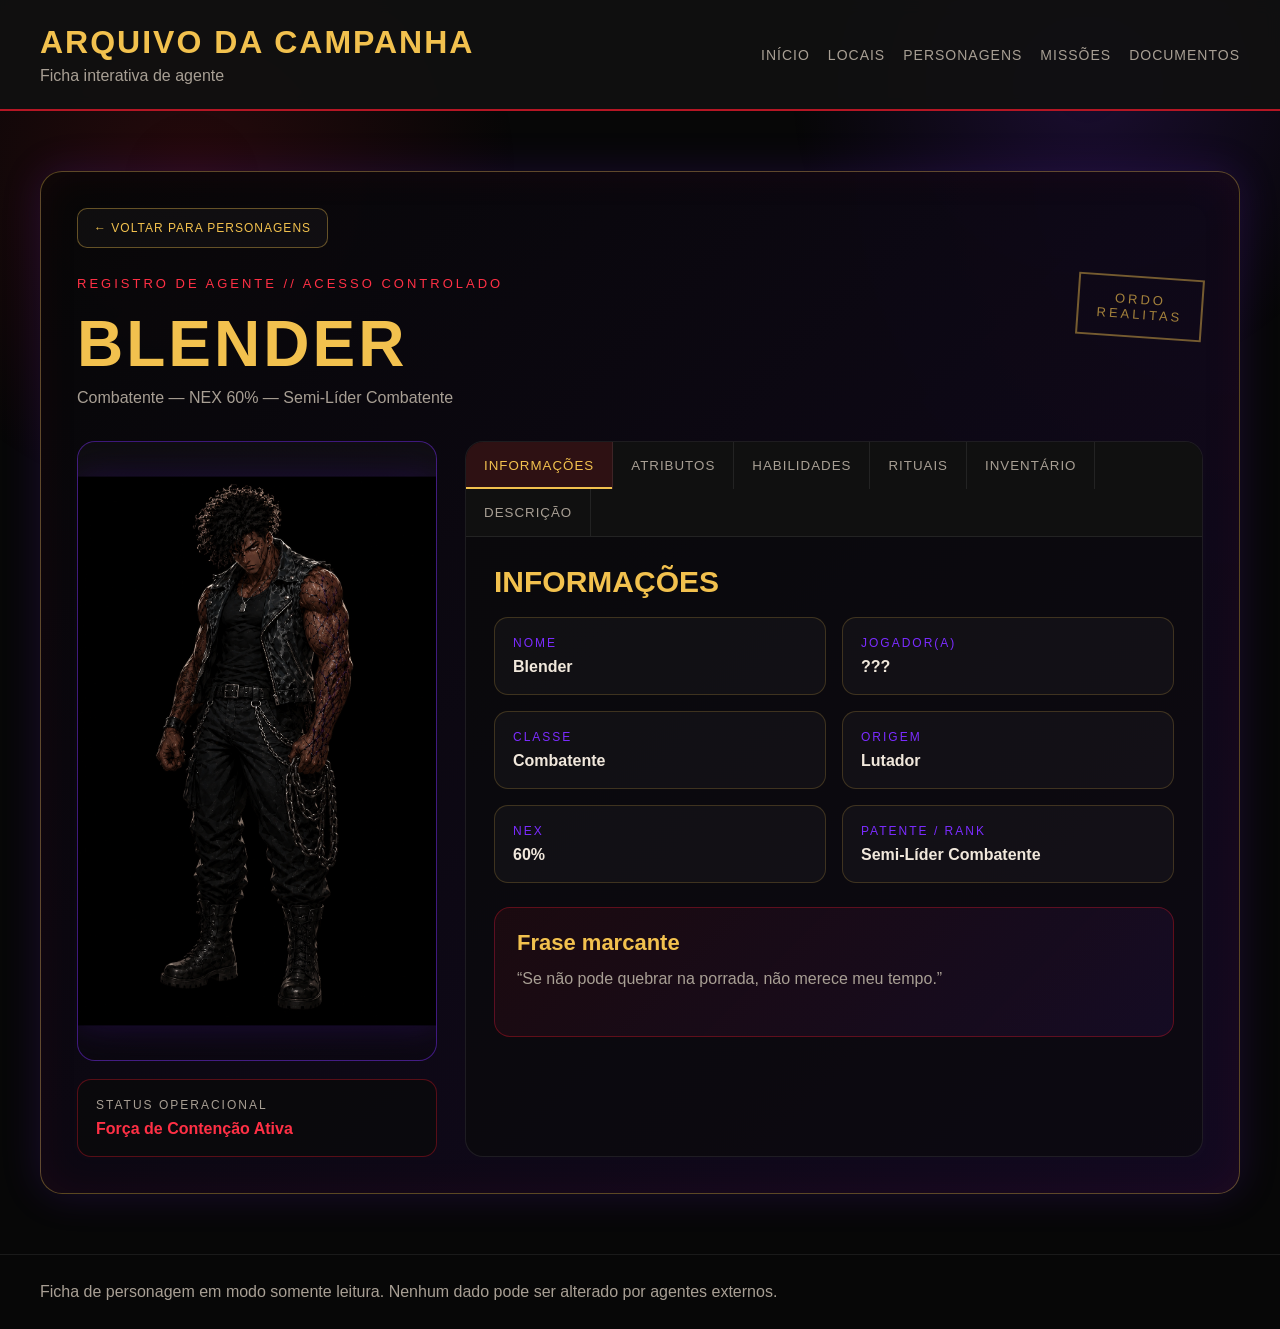
==== blender.html @ 15f8a40c "Criar ficha do Blender" ====
<!DOCTYPE html>
<html lang="pt-BR">
<head>
  <meta charset="UTF-8">
  <meta name="viewport" content="width=device-width, initial-scale=1.0">

  <title>Blender | Arquivo da Campanha</title>

  <link rel="stylesheet" href="style.css">
</head>
<body>

  <div class="fundo-paranormal"></div>

  <header>
    <div>
      <h1>Arquivo da Campanha</h1>
      <p>Ficha interativa de agente</p>
    </div>

    <nav>
      <a href="index.html">Início</a>
      <a href="locais.html">Locais</a>
      <a href="personagens.html">Personagens</a>
      <a href="missoes.html">Missões</a>
      <a href="documentos.html">Documentos</a>
    </nav>
  </header>

  <main>

    <section class="ficha-personagem">

      <a href="personagens.html" class="botao-voltar">← Voltar para Personagens</a>

      <div class="ficha-topo">
        <div>
          <p class="classificacao">Registro de agente // acesso controlado</p>
          <h2>Blender</h2>
          <p class="subtitulo-ficha">Combatente — NEX 60% — Semi-Líder Combatente</p>
        </div>

        <div class="selo-ficha">
          ORDO<br>REALITAS
        </div>
      </div>

      <div class="ficha-layout">

        <aside class="painel-personagem">
          <div class="personagem-placeholder">
            <img src="Blender.png?v=1" alt="Imagem de corpo inteiro do personagem Blender">
          </div>

          <div class="status-operacional">
            <span>Status operacional</span>
            <strong>Força de Contenção Ativa</strong>
          </div>
        </aside>

        <section class="painel-ficha">

          <div class="abas-ficha">
            <button class="aba ativa" data-aba="informacoes">Informações</button>
            <button class="aba" data-aba="atributos">Atributos</button>
            <button class="aba" data-aba="habilidades">Habilidades</button>
            <button class="aba" data-aba="rituais">Rituais</button>
            <button class="aba" data-aba="inventario">Inventário</button>
            <button class="aba" data-aba="descricao">Descrição</button>
          </div>

          <div class="conteudo-ficha">

            <div class="conteudo-aba ativo" id="informacoes">
              <h3>Informações</h3>

              <div class="info-grid">
                <div class="info-card">
                  <span>Nome</span>
                  <strong>Blender</strong>
                </div>

                <div class="info-card">
                  <span>Jogador(a)</span>
                  <strong>???</strong>
                </div>

                <div class="info-card">
                  <span>Classe</span>
                  <strong>Combatente</strong>
                </div>

                <div class="info-card">
                  <span>Origem</span>
                  <strong>Lutador</strong>
                </div>

                <div class="info-card">
                  <span>NEX</span>
                  <strong>60%</strong>
                </div>

                <div class="info-card">
                  <span>Patente / Rank</span>
                  <strong>Semi-Líder Combatente</strong>
                </div>
              </div>

              <div class="caixa-detalhe" style="margin-top: 24px;">
                <h4>Frase marcante</h4>
                <p>“Se não pode quebrar na porrada, não merece meu tempo.”</p>
              </div>
            </div>

            <div class="conteudo-aba" id="atributos">
              <h3>Atributos</h3>

              <p class="texto-apoio">
                Clique em um atributo para ver o que ele representa dentro da ficha.
              </p>

              <div class="atributos-grid">

                <button
                  class="atributo-card"
                  data-titulo="FOR — Força"
                  data-texto="Força representa potência física, capacidade de erguer peso, causar impacto corpo a corpo e impor domínio físico.||Esse é um dos pilares de Blender. Ele resolve conflitos com agressividade direta, impacto bruto e presença física esmagadora."
                >
                  <span>FOR</span>
                  <strong>3</strong>
                </button>

                <button
                  class="atributo-card"
                  data-titulo="AGI — Agilidade"
                  data-texto="Agilidade representa reflexos, velocidade, equilíbrio e movimentação eficiente em combate.||Blender tem boa agilidade, suficiente para acompanhar lutas intensas e reagir em campo, mas seu foco principal ainda é o confronto direto."
                >
                  <span>AGI</span>
                  <strong>2</strong>
                </button>

                <button
                  class="atributo-card"
                  data-titulo="INT — Intelecto"
                  data-texto="Intelecto representa raciocínio, análise, investigação e planejamento.||Blender não depende de estudo nem de estratégia refinada. Seu modo de agir é simples: avançar, resistir e quebrar a ameaça antes que ela avance sobre os outros."
                >
                  <span>INT</span>
                  <strong>1</strong>
                </button>

                <button
                  class="atributo-card"
                  data-titulo="PRE — Presença"
                  data-texto="Presença representa influência, postura, comunicação e força de personalidade.||Mesmo sem ser diplomático, Blender impõe respeito. Sua presença não vem de carisma refinado, mas de sinceridade brutal, coragem e intimidação natural."
                >
                  <span>PRE</span>
                  <strong>1</strong>
                </button>

                <button
                  class="atributo-card"
                  data-titulo="VIG — Vigor"
                  data-texto="Vigor representa resistência física, fôlego, tolerância à dor e capacidade de continuar de pé.||Blender possui vigor elevado. Ele é o tipo de agente que aguenta pancada, continua avançando e protege os outros mesmo ferido."
                >
                  <span>VIG</span>
                  <strong>3</strong>
                </button>

              </div>

              <div class="caixa-detalhe" id="detalhe-atributo">
                <h4>Nenhum atributo selecionado</h4>
                <p>Clique em FOR, AGI, INT, PRE ou VIG para revelar a descrição.</p>
              </div>
            </div>

            <div class="conteudo-aba" id="habilidades">
              <h3>Habilidades</h3>

              <p class="texto-apoio">
                Clique em uma habilidade ou habilidade de trilha para abrir o registro completo.
              </p>

              <div class="lista-interativa">

                <button
                  class="item-interativo"
                  data-titulo="Artista Marcial"
                  data-texto="Os ataques desarmados de Blender causam 1d6 pontos de dano, podem causar dano letal e contam como armas ágeis.||Em NEX 35%, o dano aumenta para 1d8.||Em NEX 70%, aumenta para 1d10.||Essa habilidade reflete anos de luta e o fato de que Blender é perigoso mesmo sem arma nenhuma."
                >
                  Artista Marcial
                </button>

                <button
                  class="item-interativo"
                  data-titulo="Ataque Especial"
                  data-texto="Quando faz um ataque, Blender pode gastar 2 PE para receber +5 no teste de ataque ou na rolagem de dano.||Conforme avança de NEX, pode gastar +1 PE para receber mais bônus de +5.||Cada bônus de +5 pode ser aplicado em ataque ou dano.||Por exemplo, em NEX 55%, pode gastar 4 PE para receber +5 no teste de ataque e +10 na rolagem de dano."
                >
                  Ataque Especial
                </button>

                <button
                  class="item-interativo"
                  data-titulo="Mão Pesada"
                  data-texto="Blender recebe +2 em rolagens de dano com ataques corpo a corpo.||Essa habilidade representa o peso absurdo de seus golpes e a brutalidade da sua forma de lutar."
                >
                  Mão Pesada
                </button>

                <button
                  class="item-interativo"
                  data-titulo="Trilha — Guerreiro"
                  data-texto="Blender segue a trilha de Guerreiro.||Essa trilha reforça sua capacidade de dominar combate direto, punir erros do inimigo e manter pressão constante em confrontos corpo a corpo."
                >
                  Trilha: Guerreiro
                </button>

                <button
                  class="item-interativo"
                  data-titulo="NEX 10% — Técnica Letal"
                  data-texto="Blender recebe um aumento de +2 na margem de ameaça com todos os seus ataques corpo a corpo.||Isso torna seus golpes ainda mais perigosos, especialmente em confrontos diretos e agressivos."
                >
                  NEX 10% — Técnica Letal
                </button>

                <button
                  class="item-interativo"
                  data-titulo="NEX 40% — Revidar"
                  data-texto="Sempre que bloquear um ataque, Blender pode gastar uma reação e 2 PE para fazer um ataque corpo a corpo no inimigo que o atacou.||Essa habilidade resume muito bem seu estilo: ele não apenas resiste, ele devolve na mesma hora."
                >
                  NEX 40% — Revidar
                </button>

              </div>

              <div class="caixa-detalhe detalhe-lista">
                <h4>Selecione uma habilidade</h4>
                <p>O conteúdo detalhado aparecerá aqui.</p>
              </div>
            </div>

            <div class="conteudo-aba" id="rituais">
              <h3>Rituais</h3>

              <p class="texto-apoio">
                Clique no registro para abrir a observação da Ordem.
              </p>

              <div class="lista-interativa">

                <button
                  class="item-interativo"
                  data-titulo="Avesso ao Paranormal"
                  data-texto="Blender odeia qualquer coisa relacionada ao Paranormal.||Ele nunca se interessou em tentar entender o Outro Lado em profundidade.||Para ele, espancar o Paranormal já é o suficiente.||Sua relação com esse campo é de repulsa, não de estudo."
                >
                  Avesso ao Paranormal
                </button>

              </div>

              <div class="caixa-detalhe detalhe-lista">
                <h4>Selecione um registro</h4>
                <p>O conteúdo detalhado aparecerá aqui.</p>
              </div>
            </div>

            <div class="conteudo-aba" id="inventario">
              <h3>Inventário</h3>

              <p class="texto-apoio">
                Clique em um item para abrir a descrição.
              </p>

              <div class="lista-interativa">

                <button
                  class="item-interativo"
                  data-titulo="Corrente"
                  data-texto="Um pedaço de corrente grossa pode ser usado como uma arma bastante efetiva.||A corrente fornece +2 em testes para desarmar e derrubar.||Nas mãos de Blender, também funciona como símbolo visual do seu estilo pesado e agressivo."
                >
                  Corrente
                </button>

                <button
                  class="item-interativo"
                  data-titulo="Faca"
                  data-texto="Uma lâmina longa e afiada, como uma navalha, uma faca de churrasco ou uma faca militar.||É uma arma ágil e pode ser arremessada.||Mesmo sendo mais associado à força bruta, Blender mantém opções rápidas para confrontos diretos."
                >
                  Faca
                </button>

                <button
                  class="item-interativo"
                  data-titulo="Machado"
                  data-texto="Uma ferramenta importante para lenhadores e bombeiros, um machado pode causar ferimentos terríveis.||É uma arma brutal e combina diretamente com o estilo de combate intimidador de Blender."
                >
                  Machado
                </button>

              </div>

              <div class="caixa-detalhe detalhe-lista">
                <h4>Selecione um item</h4>
                <p>O conteúdo detalhado aparecerá aqui.</p>
              </div>
            </div>

            <div class="conteudo-aba" id="descricao">
              <h3>Descrição</h3>

              <p class="texto-apoio">
                Clique em uma seção para abrir os registros descritivos do personagem.
              </p>

              <div class="lista-interativa">

                <button
                  class="item-interativo"
                  data-titulo="Aparência"
                  data-texto="Blender tem 1,92m de altura e um corpo muito musculoso, com ombros largos, braços grossos e definição construída por anos de luta.||Sua pele é negra escura.||O cabelo é crespo, médio, volumoso e quase sempre bagunçado, como se tivesse acabado de sair de um treino ou de uma briga.||Seu rosto tem traços fortes e uma presença intimidadora.||Uma cicatriz grande e visível desce da sobrancelha esquerda até a bochecha.||Seus olhos castanhos escuros são intensos e ameaçadores."
                >
                  Aparência
                </button>

                <button
                  class="item-interativo"
                  data-titulo="Marcas"
                  data-texto="Blender possui tatuagens antigas nos braços misturadas com marcas paranormais escuras.||Essas marcas parecem veias pretas ou roxas subindo pelos braços, especialmente no braço direito.||Elas funcionam como um lembrete físico de tudo que ele odeia no Outro Lado."
                >
                  Marcas
                </button>

                <button
                  class="item-interativo"
                  data-titulo="Roupa habitual"
                  data-texto="Blender costuma usar jaqueta de couro preta surrada, às vezes sem manga, camiseta justa preta, calça tática preta com muitos bolsos e botas pesadas de combate.||Frequentemente está suado, marcado por treino ou com sinais de luta recente.||Seu visual passa uma sensação constante de perigo e prontidão."
                >
                  Roupa habitual
                </button>

                <button
                  class="item-interativo"
                  data-titulo="Personalidade"
                  data-texto="Blender é porra-louca, direto e impulsivo.||Fala tudo o que pensa, sem filtro nenhum.||É grosseiro, alto, sincero e explosivo.||Ri em situações perigosas e xinga enquanto luta.||Valoriza coragem, resistência e respeito conquistado na prática.||Apesar da brutalidade, protege ferozmente quem considera seu."
                >
                  Personalidade
                </button>

                <button
                  class="item-interativo"
                  data-titulo="História"
                  data-texto="Blender foi lutador de MMA underground em São Paulo antes de entrar para a Ordem.||Durante uma luta, uma manifestação de Sangue invadiu o ringue e matou várias pessoas, incluindo o irmão mais novo dele.||Blender sobreviveu e matou a entidade com as próprias mãos.||A Ordo Realitas o recrutou logo depois, impressionada com sua força bruta, resistência e capacidade de enfrentar o Paranormal sem hesitar.||Ele subiu rápido dentro da organização por ser extremamente competente em combate e nunca recusar missões perigosas.||Klint o promoveu a Semi-Líder Combatente depois de várias operações bem-sucedidas.||Blender aceitou, mas deixou claro que continuaria indo para a rua."
                >
                  História
                </button>

                <button
                  class="item-interativo"
                  data-titulo="Objetivo atual"
                  data-texto="Atualmente, o objetivo de Blender é treinar agentes da Ordem.||Mas, diferente de outros líderes, ele treina os agentes em missão e acompanha pessoalmente as operações para garantir que todos voltem.||Sua liderança vem mais pelo exemplo em campo do que por postura institucional."
                >
                  Objetivo atual
                </button>

              </div>

              <div class="caixa-detalhe detalhe-lista">
                <h4>Selecione uma seção</h4>
                <p>A descrição detalhada aparecerá aqui.</p>
              </div>
            </div>

          </div>

        </section>

      </div>

    </section>

  </main>

  <footer>
    <p>Ficha de personagem em modo somente leitura. Nenhum dado pode ser alterado por agentes externos.</p>
  </footer>

  <script src="script.js"></script>
</body>
</html>
---- style.css ----
* {
  margin: 0;
  padding: 0;
  box-sizing: border-box;
}

:root {
  --preto: #070707;
  --preto-secundario: #111111;
  --preto-card: #151515;
  --vermelho: #b51624;
  --vermelho-claro: #ff3045;
  --amarelo: #f2c14e;
  --roxo: #7b2cff;
  --texto: #f1e8dc;
  --texto-fraco: #a89f94;
}

body {
  background: var(--preto);
  color: var(--texto);
  font-family: Arial, Helvetica, sans-serif;
  min-height: 100vh;
  overflow-x: hidden;
}

.fundo-paranormal {
  position: fixed;
  inset: 0;
  pointer-events: none;
  background:
    radial-gradient(circle at 15% 20%, rgba(181, 22, 36, 0.18), transparent 25%),
    radial-gradient(circle at 85% 10%, rgba(123, 44, 255, 0.16), transparent 22%),
    radial-gradient(circle at 50% 90%, rgba(242, 193, 78, 0.08), transparent 30%);
  z-index: -1;
}

/* ===================== */
/* CABEÇALHO */
/* ===================== */

header {
  padding: 24px 40px;
  background: rgba(17, 17, 17, 0.92);
  border-bottom: 2px solid var(--vermelho);
  display: flex;
  justify-content: space-between;
  align-items: center;
  gap: 24px;
  position: sticky;
  top: 0;
  z-index: 10;
  backdrop-filter: blur(8px);
}

header h1 {
  color: var(--amarelo);
  letter-spacing: 2px;
  text-transform: uppercase;
}

header p {
  color: var(--texto-fraco);
  margin-top: 6px;
}

nav {
  display: flex;
  gap: 18px;
  flex-wrap: wrap;
}

nav a {
  color: var(--texto-fraco);
  text-decoration: none;
  font-size: 14px;
  text-transform: uppercase;
  letter-spacing: 1px;
  position: relative;
  transition: 0.2s;
}

nav a::after {
  content: "";
  position: absolute;
  left: 0;
  bottom: -6px;
  width: 0%;
  height: 2px;
  background: var(--roxo);
  transition: 0.25s;
}

nav a:hover {
  color: var(--amarelo);
}

nav a:hover::after {
  width: 100%;
}

/* ===================== */
/* ESTRUTURA GERAL */
/* ===================== */

main {
  padding: 60px 40px;
}

.hero {
  border: 1px solid rgba(181, 22, 36, 0.5);
  background: linear-gradient(
    135deg,
    rgba(181, 22, 36, 0.18),
    rgba(123, 44, 255, 0.13),
    rgba(7, 7, 7, 1)
  );
  padding: 48px;
  border-radius: 18px;
  box-shadow: 0 0 40px rgba(123, 44, 255, 0.15);
  position: relative;
  overflow: hidden;
  transition: 0.3s;
}

.hero::before {
  content: "";
  position: absolute;
  inset: 0;
  background: linear-gradient(
    120deg,
    transparent,
    rgba(242, 193, 78, 0.08),
    transparent
  );
  transform: translateX(-100%);
  transition: 0.7s;
}

.hero:hover {
  border-color: var(--amarelo);
  box-shadow:
    0 0 35px rgba(123, 44, 255, 0.25),
    0 0 20px rgba(181, 22, 36, 0.2);
}

.hero:hover::before {
  transform: translateX(100%);
}

.classificacao {
  color: var(--vermelho-claro);
  font-size: 13px;
  letter-spacing: 3px;
  text-transform: uppercase;
  margin-bottom: 16px;
  position: relative;
  z-index: 1;
}

.hero h2 {
  font-size: 48px;
  color: var(--texto);
  margin-bottom: 20px;
  text-transform: uppercase;
  position: relative;
  z-index: 1;
}

.hero p {
  max-width: 700px;
  color: var(--texto-fraco);
  font-size: 18px;
  line-height: 1.7;
  position: relative;
  z-index: 1;
}

/* ===================== */
/* CARDS GERAIS */
/* ===================== */

.cards {
  margin-top: 50px;
  display: grid;
  grid-template-columns: repeat(3, 1fr);
  gap: 22px;
}

.card {
  background: linear-gradient(145deg, var(--preto-card), #0b0b0b);
  border: 1px solid rgba(242, 193, 78, 0.25);
  padding: 28px;
  border-radius: 16px;
  transition: 0.25s;
  text-decoration: none;
  color: var(--texto);
  min-height: 230px;
  position: relative;
  overflow: hidden;
}

.card::before {
  content: "";
  position: absolute;
  inset: 0;
  background: radial-gradient(circle at top right, rgba(123, 44, 255, 0.18), transparent 35%);
  opacity: 0;
  transition: 0.25s;
}

.card::after {
  content: "ACESSAR";
  position: absolute;
  right: 22px;
  bottom: 18px;
  color: rgba(242, 193, 78, 0.35);
  font-size: 11px;
  letter-spacing: 2px;
  opacity: 0;
  transform: translateY(8px);
  transition: 0.25s;
}

.card:hover {
  transform: translateY(-7px) scale(1.01);
  border-color: var(--amarelo);
  box-shadow:
    0 0 25px rgba(242, 193, 78, 0.13),
    0 0 35px rgba(123, 44, 255, 0.12);
}

.card:hover::before {
  opacity: 1;
}

.card:hover::after {
  opacity: 1;
  transform: translateY(0);
}

.card span {
  color: var(--roxo);
  font-size: 13px;
  letter-spacing: 2px;
  position: relative;
  z-index: 1;
}

.card h3 {
  color: var(--amarelo);
  margin: 16px 0 10px;
  font-size: 24px;
  position: relative;
  z-index: 1;
}

.card p {
  color: var(--texto-fraco);
  line-height: 1.5;
  position: relative;
  z-index: 1;
}

/* ===================== */
/* GALERIA DE PERSONAGENS */
/* ===================== */

.galeria-personagens {
  margin-top: 50px;
  display: grid;
  grid-template-columns: repeat(3, minmax(260px, 1fr));
  gap: 26px;
}

.card-personagem {
  min-height: 540px;
  max-height: 620px;
  background: linear-gradient(145deg, rgba(16, 16, 16, 0.96), rgba(8, 8, 8, 0.98));
  border: 1px solid rgba(123, 44, 255, 0.42);
  border-radius: 18px;
  text-decoration: none;
  color: var(--texto);
  overflow: hidden;
  position: relative;
  transition: 0.28s;
  display: flex;
  flex-direction: column;
}

.card-personagem::before {
  content: "";
  position: absolute;
  inset: 0;
  background:
    radial-gradient(circle at top, rgba(123, 44, 255, 0.22), transparent 42%),
    radial-gradient(circle at bottom right, rgba(181, 22, 36, 0.18), transparent 35%);
  opacity: 0.7;
  transition: 0.28s;
}

.card-personagem::after {
  content: "ABRIR REGISTRO";
  position: absolute;
  right: 20px;
  bottom: 18px;
  color: rgba(242, 193, 78, 0.42);
  font-size: 11px;
  letter-spacing: 2px;
  opacity: 0;
  transform: translateY(8px);
  transition: 0.25s;
  z-index: 2;
}

.card-personagem:hover {
  transform: translateY(-8px);
  border-color: var(--amarelo);
  box-shadow:
    0 0 28px rgba(123, 44, 255, 0.2),
    0 0 20px rgba(242, 193, 78, 0.12);
}

.card-personagem:hover::before {
  opacity: 1;
}

.card-personagem:hover::after {
  opacity: 1;
  transform: translateY(0);
}

.portrait-personagem {
  height: 340px;
  width: 100%;
  border-bottom: 1px solid rgba(242, 193, 78, 0.18);
  position: relative;
  z-index: 1;
  display: flex;
  align-items: center;
  justify-content: center;
  overflow: hidden;
}

.portrait-personagem img {
  width: 100%;
  height: 100%;
  object-fit: cover;
  object-position: center 18%;
  display: block;
  filter:
    drop-shadow(0 0 20px rgba(123, 44, 255, 0.22))
    brightness(0.92);
  transition: 0.3s;
}

.card-personagem:hover .portrait-personagem img {
  transform: scale(1.05);
  filter:
    drop-shadow(0 0 24px rgba(242, 193, 78, 0.16))
    brightness(1);
}

.portrait-personagem.vazio {
  background:
    radial-gradient(circle, rgba(123, 44, 255, 0.18), transparent 45%),
    rgba(255, 255, 255, 0.02);
}

.portrait-personagem.vazio span {
  color: rgba(242, 193, 78, 0.5);
  font-size: 80px;
  font-weight: bold;
}

.dados-personagem-card {
  padding: 24px;
  position: relative;
  z-index: 1;
  flex: 1;
}

.dados-personagem-card span {
  color: var(--roxo);
  font-size: 12px;
  letter-spacing: 2px;
  text-transform: uppercase;
}

.dados-personagem-card h3 {
  color: var(--amarelo);
  font-size: 32px;
  margin: 12px 0;
  text-transform: uppercase;
}

.dados-personagem-card p {
  color: var(--texto-fraco);
  line-height: 1.6;
}

.card-personagem.bloqueado {
  opacity: 0.72;
}

/* ===================== */
/* FICHA INTERATIVA */
/* ===================== */

.ficha-personagem {
  border: 1px solid rgba(242, 193, 78, 0.35);
  background:
    linear-gradient(135deg, rgba(7, 7, 7, 0.96), rgba(20, 10, 35, 0.94)),
    radial-gradient(circle at top right, rgba(123, 44, 255, 0.22), transparent 30%);
  padding: 36px;
  border-radius: 22px;
  box-shadow:
    0 0 40px rgba(123, 44, 255, 0.16),
    inset 0 0 40px rgba(181, 22, 36, 0.08);
}

.botao-voltar {
  display: inline-block;
  margin-bottom: 28px;
  color: var(--amarelo);
  border: 1px solid rgba(242, 193, 78, 0.38);
  padding: 12px 16px;
  border-radius: 10px;
  text-decoration: none;
  text-transform: uppercase;
  letter-spacing: 1px;
  font-size: 12px;
  transition: 0.25s;
  background: rgba(255, 255, 255, 0.03);
}

.botao-voltar:hover {
  transform: translateX(-4px);
  border-color: var(--amarelo);
  box-shadow: 0 0 18px rgba(242, 193, 78, 0.12);
}

.yuna-theme {
  border-color: rgba(123, 44, 255, 0.55);
}

.ficha-topo {
  display: flex;
  justify-content: space-between;
  align-items: flex-start;
  gap: 24px;
  margin-bottom: 34px;
}

.ficha-topo h2 {
  font-size: 64px;
  color: var(--amarelo);
  text-transform: uppercase;
  letter-spacing: 3px;
}

.subtitulo-ficha {
  color: var(--texto-fraco);
  margin-top: 8px;
}

.selo-ficha {
  border: 2px solid rgba(242, 193, 78, 0.45);
  color: rgba(242, 193, 78, 0.65);
  padding: 14px 18px;
  text-align: center;
  font-size: 13px;
  letter-spacing: 3px;
  transform: rotate(4deg);
}

.ficha-layout {
  display: grid;
  grid-template-columns: 360px 1fr;
  gap: 28px;
}

.painel-personagem {
  display: flex;
  flex-direction: column;
  gap: 18px;
}

.personagem-placeholder {
  height: 620px;
  border: 1px solid rgba(123, 44, 255, 0.45);
  border-radius: 18px;
  background:
    radial-gradient(circle at center, rgba(123, 44, 255, 0.16), transparent 52%),
    linear-gradient(180deg, rgba(255,255,255,0.04), rgba(255,255,255,0.01));
  display: flex;
  align-items: center;
  justify-content: center;
  overflow: hidden;
  color: rgba(241, 232, 220, 0.45);
  text-transform: uppercase;
  letter-spacing: 2px;
  transition: 0.3s;
  position: relative;
}

.personagem-placeholder::after {
  content: "";
  position: absolute;
  inset: 0;
  pointer-events: none;
  background:
    radial-gradient(circle at 50% 45%, transparent 42%, rgba(0, 0, 0, 0.22) 100%);
}

.personagem-placeholder:hover {
  border-color: var(--amarelo);
  box-shadow: 0 0 28px rgba(123, 44, 255, 0.22);
}

.personagem-placeholder img {
  width: 100%;
  height: 100%;
  object-fit: contain;
  object-position: center center;
  display: block;
  transform: scale(1.02);
  transform-origin: center center;
  filter:
    drop-shadow(0 0 18px rgba(123, 44, 255, 0.22))
    drop-shadow(0 0 28px rgba(0, 0, 0, 0.8));
  transition: 0.3s;
  position: relative;
  z-index: 1;
}

.personagem-placeholder:hover img {
  transform: scale(1.05);
  filter:
    drop-shadow(0 0 24px rgba(242, 193, 78, 0.18))
    drop-shadow(0 0 35px rgba(123, 44, 255, 0.28));
}

.status-operacional {
  border: 1px solid rgba(181, 22, 36, 0.45);
  border-radius: 14px;
  padding: 18px;
  background: rgba(10, 10, 10, 0.72);
}

.status-operacional span {
  display: block;
  color: var(--texto-fraco);
  font-size: 12px;
  text-transform: uppercase;
  letter-spacing: 2px;
  margin-bottom: 8px;
}

.status-operacional strong {
  color: var(--vermelho-claro);
}

.painel-ficha {
  border: 1px solid rgba(255,255,255,0.08);
  border-radius: 18px;
  overflow: hidden;
  background: rgba(10, 10, 10, 0.62);
}

.abas-ficha {
  display: flex;
  flex-wrap: wrap;
  border-bottom: 1px solid rgba(255,255,255,0.08);
  background: rgba(17, 17, 17, 0.9);
}

.aba {
  padding: 16px 18px;
  background: transparent;
  border: none;
  border-right: 1px solid rgba(255,255,255,0.08);
  color: var(--texto-fraco);
  cursor: pointer;
  text-transform: uppercase;
  letter-spacing: 1px;
  transition: 0.2s;
}

.aba:hover {
  color: var(--amarelo);
  background: rgba(123, 44, 255, 0.12);
}

.aba.ativa {
  color: var(--amarelo);
  background: rgba(181, 22, 36, 0.18);
  box-shadow: inset 0 -2px 0 var(--amarelo);
}

.conteudo-ficha {
  padding: 28px;
  min-height: 520px;
}

.conteudo-aba {
  display: none;
  animation: aparecerAba 0.25s ease;
}

.conteudo-aba.ativo {
  display: block;
}

@keyframes aparecerAba {
  from {
    opacity: 0;
    transform: translateY(8px);
  }

  to {
    opacity: 1;
    transform: translateY(0);
  }
}

.conteudo-aba h3 {
  color: var(--amarelo);
  font-size: 30px;
  margin-bottom: 18px;
  text-transform: uppercase;
}

.texto-apoio {
  color: var(--texto-fraco);
  margin-bottom: 22px;
  line-height: 1.6;
}

.info-grid {
  display: grid;
  grid-template-columns: repeat(2, 1fr);
  gap: 16px;
}

.info-card {
  border: 1px solid rgba(242, 193, 78, 0.2);
  border-radius: 14px;
  padding: 18px;
  background: rgba(255,255,255,0.03);
  transition: 0.2s;
}

.info-card:hover {
  border-color: var(--amarelo);
  transform: translateY(-3px);
}

.info-card span {
  display: block;
  color: var(--roxo);
  font-size: 12px;
  text-transform: uppercase;
  letter-spacing: 2px;
  margin-bottom: 8px;
}

.info-card strong {
  color: var(--texto);
}

.atributos-grid {
  display: grid;
  grid-template-columns: repeat(5, 1fr);
  gap: 14px;
  margin-bottom: 24px;
}

.atributo-card {
  min-height: 120px;
  border: 1px solid rgba(123, 44, 255, 0.45);
  border-radius: 50%;
  background:
    radial-gradient(circle, rgba(123, 44, 255, 0.18), rgba(7,7,7,0.9));
  color: var(--texto);
  cursor: pointer;
  transition: 0.25s;
}

.atributo-card span {
  display: block;
  color: var(--amarelo);
  letter-spacing: 2px;
  font-size: 13px;
}

.atributo-card strong {
  display: block;
  font-size: 34px;
  margin-top: 6px;
}

.atributo-card:hover,
.atributo-card.selecionado {
  border-color: var(--amarelo);
  transform: translateY(-5px) scale(1.03);
  box-shadow:
    0 0 22px rgba(242, 193, 78, 0.16),
    0 0 30px rgba(123, 44, 255, 0.18);
}

.caixa-detalhe {
  border: 1px solid rgba(181, 22, 36, 0.45);
  border-radius: 16px;
  padding: 22px;
  background:
    linear-gradient(135deg, rgba(181, 22, 36, 0.1), rgba(123, 44, 255, 0.08));
  min-height: 130px;
  max-height: 420px;
  overflow-y: auto;
}

.caixa-detalhe h4 {
  color: var(--amarelo);
  font-size: 22px;
  margin-bottom: 10px;
}

.caixa-detalhe p {
  color: var(--texto-fraco);
  line-height: 1.6;
}

.texto-formatado {
  display: grid;
  gap: 14px;
}

.texto-formatado p {
  color: var(--texto-fraco);
  line-height: 1.75;
  font-size: 16px;
}

.lista-interativa {
  display: grid;
  gap: 12px;
  margin-bottom: 22px;
}

.item-interativo {
  text-align: left;
  padding: 18px;
  border-radius: 14px;
  border: 1px solid rgba(242, 193, 78, 0.2);
  background: rgba(255,255,255,0.035);
  color: var(--texto);
  cursor: pointer;
  font-size: 16px;
  transition: 0.22s;
}

.item-interativo:hover,
.item-interativo.selecionado {
  border-color: var(--amarelo);
  color: var(--amarelo);
  transform: translateX(6px);
  box-shadow: 0 0 18px rgba(123, 44, 255, 0.14);
}

footer {
  padding: 28px 40px;
  color: var(--texto-fraco);
  border-top: 1px solid rgba(255,255,255,0.08);
}

/* ===================== */
/* RESPONSIVIDADE */
/* ===================== */

@media (max-width: 1050px) {
  .ficha-layout {
    grid-template-columns: 1fr;
  }

  .personagem-placeholder {
    height: 620px;
  }

  .atributos-grid {
    grid-template-columns: repeat(2, 1fr);
  }

  .atributo-card {
    border-radius: 18px;
  }

  .galeria-personagens {
    grid-template-columns: repeat(2, 1fr);
  }
}

@media (max-width: 900px) {
  header {
    flex-direction: column;
    align-items: flex-start;
  }

  main {
    padding: 36px 22px;
  }

  .hero {
    padding: 32px;
  }

  .hero h2 {
    font-size: 34px;
  }

  .cards {
    grid-template-columns: 1fr;
  }

  .galeria-personagens {
    grid-template-columns: 1fr;
  }
}

@media (max-width: 650px) {
  .ficha-personagem {
    padding: 22px;
  }

  .ficha-topo {
    flex-direction: column;
  }

  .ficha-topo h2 {
    font-size: 42px;
  }

  .info-grid {
    grid-template-columns: 1fr;
  }

  .atributos-grid {
    grid-template-columns: 1fr;
  }

  .aba {
    width: 50%;
  }

  .personagem-placeholder {
    height: 520px;
  }

  .personagem-placeholder img {
    transform: scale(1);
  }

  .personagem-placeholder:hover img {
    transform: scale(1.03);
  }

  .portrait-personagem {
    height: 300px;
  }
}
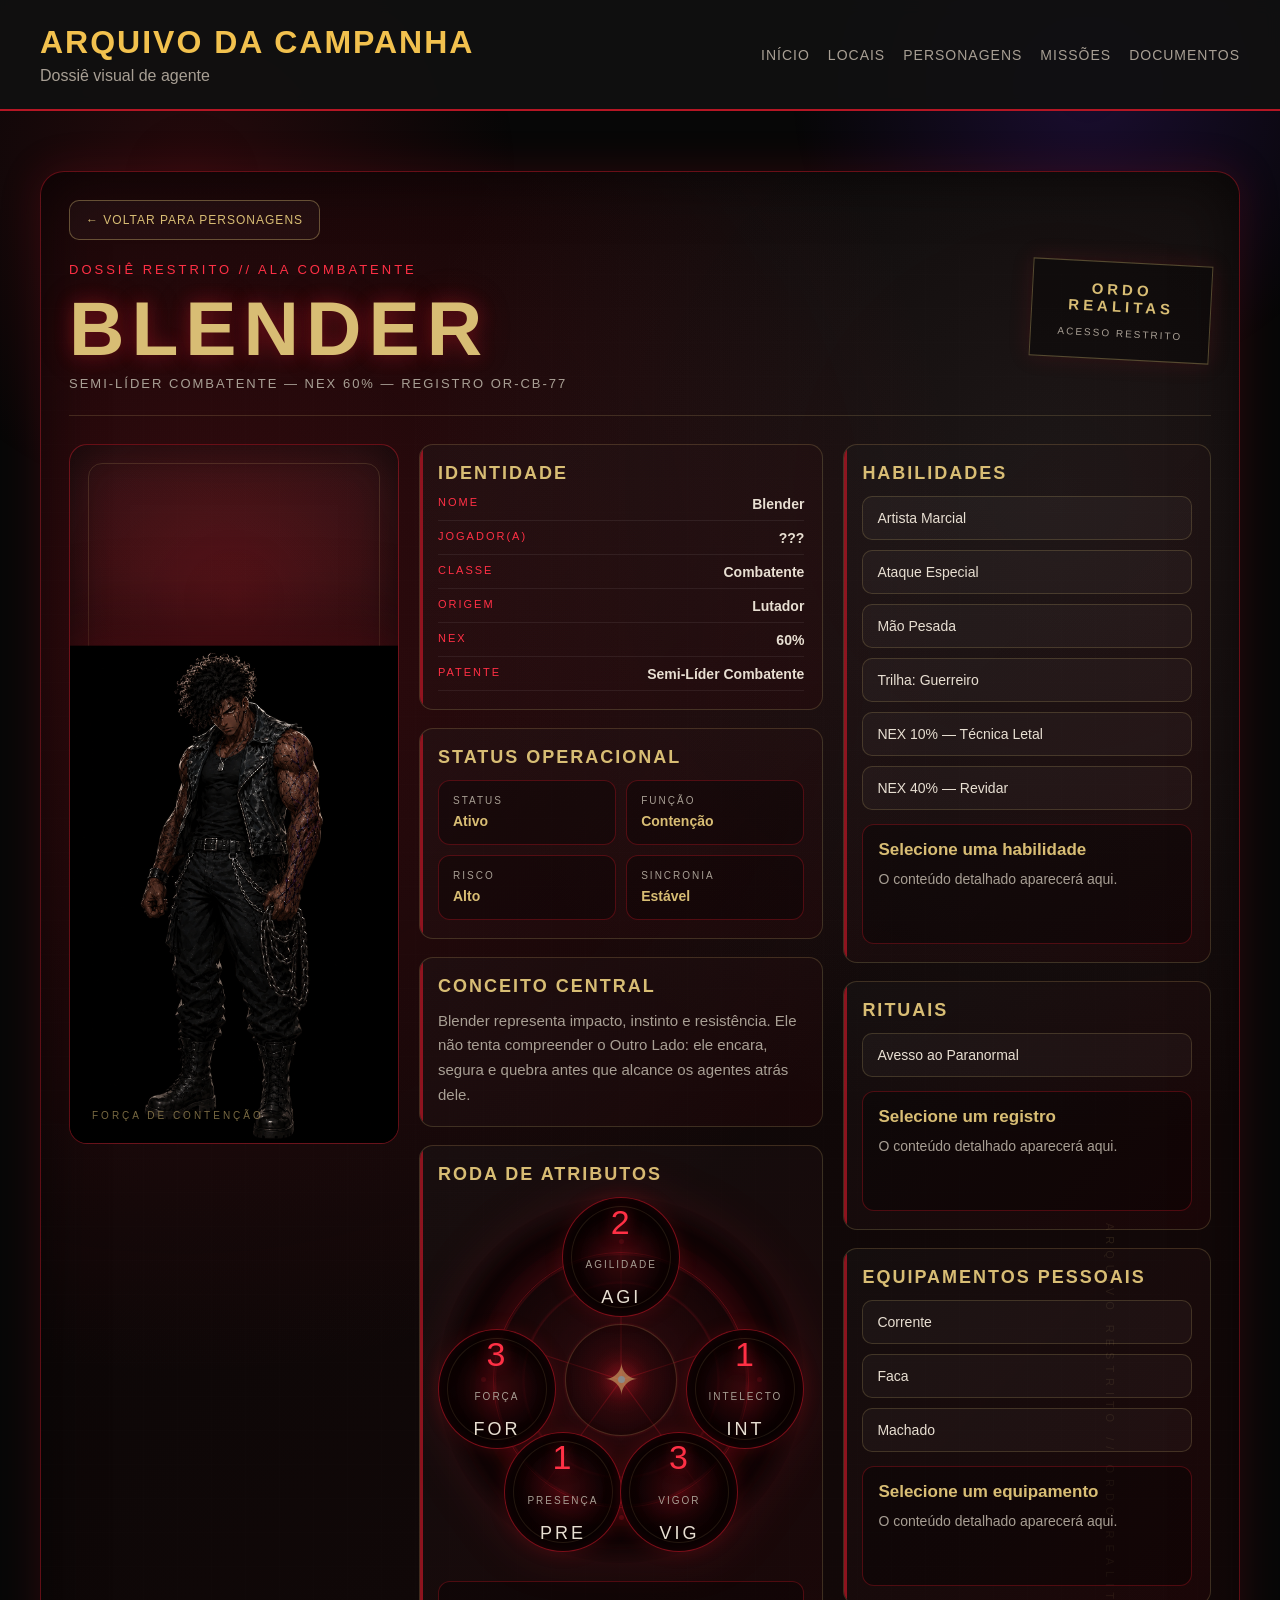
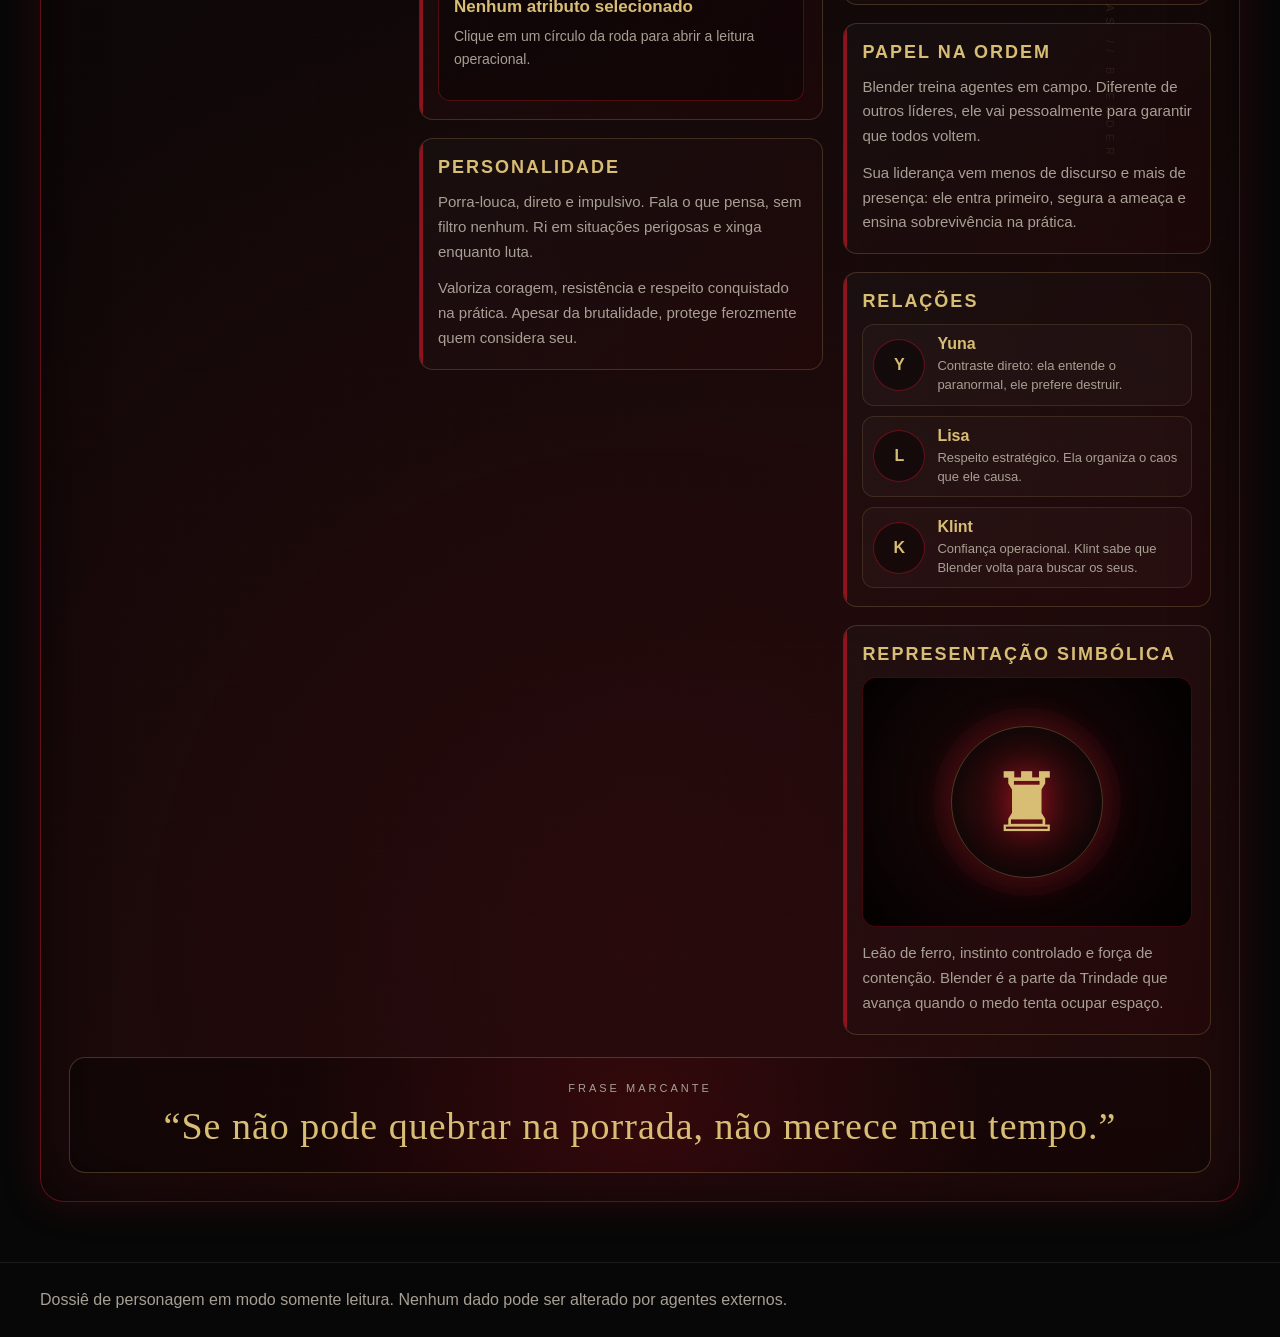
==== commit fc5c17d8: "Transformar ficha do Blender em dossiê premium" ====
--- a/blender.html
+++ b/blender.html
@@ -4,9 +4,706 @@
   <meta charset="UTF-8">
   <meta name="viewport" content="width=device-width, initial-scale=1.0">
 
-  <title>Blender | Arquivo da Campanha</title>
+  <title>Dossiê — Blender | Arquivo da Campanha</title>
 
   <link rel="stylesheet" href="style.css">
+
+  <style>
+    .dossie-premium {
+      --dossie-cor: #b51624;
+      --dossie-cor-fraca: rgba(181, 22, 36, 0.18);
+      --dossie-cor-media: rgba(181, 22, 36, 0.48);
+      --dossie-dourado: #d8bd74;
+      --dossie-metal: #8a8a8a;
+      --dossie-fundo: #080606;
+      --dossie-card: rgba(18, 10, 10, 0.92);
+      --dossie-texto: #e8dfd2;
+      --dossie-fraco: #a89f94;
+
+      border: 1px solid var(--dossie-cor-media);
+      border-radius: 24px;
+      padding: 28px;
+      background:
+        radial-gradient(circle at 12% 16%, rgba(181, 22, 36, 0.24), transparent 32%),
+        radial-gradient(circle at 85% 12%, rgba(138, 138, 138, 0.12), transparent 26%),
+        radial-gradient(circle at 50% 90%, rgba(181, 22, 36, 0.12), transparent 40%),
+        linear-gradient(135deg, rgba(8, 6, 6, 0.98), rgba(26, 10, 10, 0.97));
+      box-shadow:
+        0 0 42px rgba(181, 22, 36, 0.20),
+        inset 0 0 60px rgba(0, 0, 0, 0.62);
+      position: relative;
+      overflow: hidden;
+    }
+
+    .dossie-premium::before {
+      content: "";
+      position: absolute;
+      inset: 0;
+      background:
+        linear-gradient(90deg, rgba(255,255,255,0.025) 1px, transparent 1px),
+        linear-gradient(rgba(255,255,255,0.025) 1px, transparent 1px);
+      background-size: 34px 34px;
+      opacity: 0.25;
+      pointer-events: none;
+    }
+
+    .dossie-premium::after {
+      content: "ARQUIVO RESTRITO // ORDO REALITAS // BLENDER";
+      position: absolute;
+      right: -140px;
+      top: 50%;
+      transform: rotate(90deg);
+      color: rgba(216, 189, 116, 0.13);
+      letter-spacing: 6px;
+      font-size: 11px;
+      pointer-events: none;
+    }
+
+    .dossie-premium > * {
+      position: relative;
+      z-index: 1;
+    }
+
+    .dossie-voltar {
+      display: inline-block;
+      margin-bottom: 22px;
+      color: var(--dossie-dourado);
+      border: 1px solid rgba(216, 189, 116, 0.38);
+      padding: 12px 16px;
+      border-radius: 10px;
+      text-decoration: none;
+      text-transform: uppercase;
+      letter-spacing: 1px;
+      font-size: 12px;
+      transition: 0.25s;
+      background: rgba(255,255,255,0.03);
+    }
+
+    .dossie-voltar:hover {
+      transform: translateX(-4px);
+      border-color: var(--dossie-dourado);
+      box-shadow: 0 0 18px rgba(181, 22, 36, 0.28);
+    }
+
+    .dossie-header {
+      display: grid;
+      grid-template-columns: 1fr auto;
+      gap: 24px;
+      align-items: start;
+      margin-bottom: 28px;
+      border-bottom: 1px solid rgba(216, 189, 116, 0.18);
+      padding-bottom: 24px;
+    }
+
+    .dossie-header .classificacao {
+      color: #ff3045;
+    }
+
+    .dossie-titulo h2 {
+      font-size: clamp(46px, 6vw, 88px);
+      letter-spacing: 7px;
+      text-transform: uppercase;
+      color: var(--dossie-dourado);
+      line-height: 0.92;
+      text-shadow:
+        0 0 18px rgba(181, 22, 36, 0.45),
+        0 0 36px rgba(181, 22, 36, 0.22);
+    }
+
+    .dossie-titulo span {
+      display: block;
+      margin-top: 12px;
+      color: var(--dossie-fraco);
+      letter-spacing: 2px;
+      text-transform: uppercase;
+      font-size: 13px;
+    }
+
+    .dossie-selo {
+      min-width: 180px;
+      border: 1px solid rgba(216, 189, 116, 0.35);
+      color: var(--dossie-dourado);
+      padding: 18px;
+      text-align: center;
+      letter-spacing: 4px;
+      text-transform: uppercase;
+      transform: rotate(3deg);
+      background: rgba(0,0,0,0.32);
+      box-shadow: 0 0 22px rgba(181, 22, 36, 0.16);
+    }
+
+    .dossie-selo strong {
+      display: block;
+      font-size: 15px;
+      margin-bottom: 8px;
+    }
+
+    .dossie-selo small {
+      color: var(--dossie-fraco);
+      font-size: 10px;
+      letter-spacing: 2px;
+    }
+
+    .dossie-grid {
+      display: grid;
+      grid-template-columns: 330px 1.1fr 1fr;
+      gap: 20px;
+      align-items: stretch;
+    }
+
+    .dossie-coluna {
+      display: grid;
+      gap: 18px;
+      align-content: start;
+    }
+
+    .dossie-personagem {
+      min-height: 700px;
+      border: 1px solid var(--dossie-cor-media);
+      border-radius: 18px;
+      background:
+        radial-gradient(circle at 50% 22%, rgba(181, 22, 36, 0.24), transparent 40%),
+        linear-gradient(180deg, rgba(255,255,255,0.04), rgba(0,0,0,0.14));
+      display: flex;
+      align-items: center;
+      justify-content: center;
+      overflow: hidden;
+      position: relative;
+      box-shadow: inset 0 0 50px rgba(0,0,0,0.6);
+    }
+
+    .dossie-personagem::before {
+      content: "";
+      position: absolute;
+      inset: 18px;
+      border: 1px solid rgba(216, 189, 116, 0.16);
+      border-radius: 14px;
+      pointer-events: none;
+    }
+
+    .dossie-personagem::after {
+      content: "FORÇA DE CONTENÇÃO";
+      position: absolute;
+      left: 22px;
+      bottom: 22px;
+      color: rgba(216, 189, 116, 0.55);
+      letter-spacing: 3px;
+      font-size: 10px;
+      text-transform: uppercase;
+    }
+
+    .dossie-personagem img {
+      width: 100%;
+      height: 100%;
+      object-fit: contain;
+      object-position: center bottom;
+      transform: scale(1.03);
+      filter:
+        drop-shadow(0 0 26px rgba(181, 22, 36, 0.32))
+        drop-shadow(0 0 38px rgba(0,0,0,0.88));
+      transition: 0.35s;
+    }
+
+    .dossie-personagem:hover img {
+      transform: scale(1.065);
+    }
+
+    .dossie-bloco {
+      border: 1px solid rgba(216, 189, 116, 0.20);
+      border-radius: 14px;
+      background:
+        linear-gradient(135deg, rgba(255,255,255,0.035), rgba(181, 22, 36, 0.08)),
+        rgba(0,0,0,0.24);
+      padding: 18px;
+      position: relative;
+      overflow: hidden;
+    }
+
+    .dossie-bloco::before {
+      content: "";
+      position: absolute;
+      left: 0;
+      top: 0;
+      width: 3px;
+      height: 100%;
+      background: var(--dossie-cor);
+      opacity: 0.75;
+    }
+
+    .dossie-bloco h3 {
+      color: var(--dossie-dourado);
+      text-transform: uppercase;
+      letter-spacing: 2px;
+      font-size: 18px;
+      margin-bottom: 12px;
+    }
+
+    .dossie-bloco p {
+      color: var(--dossie-fraco);
+      line-height: 1.65;
+      font-size: 15px;
+    }
+
+    .dossie-bloco p + p {
+      margin-top: 12px;
+    }
+
+    .identidade-lista {
+      display: grid;
+      gap: 9px;
+    }
+
+    .identidade-lista div {
+      display: flex;
+      justify-content: space-between;
+      gap: 14px;
+      border-bottom: 1px solid rgba(255,255,255,0.065);
+      padding-bottom: 8px;
+    }
+
+    .identidade-lista span {
+      color: #ff3045;
+      letter-spacing: 2px;
+      text-transform: uppercase;
+      font-size: 11px;
+    }
+
+    .identidade-lista strong {
+      color: var(--dossie-texto);
+      text-align: right;
+      font-size: 14px;
+    }
+
+    .dossie-status {
+      display: grid;
+      grid-template-columns: repeat(2, 1fr);
+      gap: 10px;
+    }
+
+    .status-mini {
+      border: 1px solid rgba(181, 22, 36, 0.38);
+      border-radius: 12px;
+      padding: 14px;
+      background: rgba(0,0,0,0.30);
+    }
+
+    .status-mini span {
+      display: block;
+      color: var(--dossie-fraco);
+      font-size: 10px;
+      letter-spacing: 2px;
+      text-transform: uppercase;
+      margin-bottom: 6px;
+    }
+
+    .status-mini strong {
+      color: var(--dossie-dourado);
+      font-size: 14px;
+    }
+
+    /* RODA DE ATRIBUTOS DO BLENDER */
+
+    .roda-atributos-blender {
+      width: min(100%, 470px);
+      aspect-ratio: 1 / 1;
+      margin: 6px auto 18px;
+      position: relative;
+      border-radius: 50%;
+      background:
+        radial-gradient(circle at center, rgba(181, 22, 36, 0.18), transparent 13%),
+        radial-gradient(circle at center, transparent 0 21%, rgba(181, 22, 36, 0.16) 21.5%, transparent 22.5%),
+        radial-gradient(circle at center, transparent 0 37%, rgba(181, 22, 36, 0.18) 37.5%, transparent 38.5%),
+        radial-gradient(circle at center, transparent 0 48%, rgba(181, 22, 36, 0.20) 48.5%, transparent 49.5%),
+        radial-gradient(circle at center, rgba(181, 22, 36, 0.08), rgba(0,0,0,0.76) 62%, transparent 72%);
+      filter: drop-shadow(0 0 24px rgba(181, 22, 36, 0.24));
+      overflow: visible;
+    }
+
+    .roda-atributos-blender::before {
+      content: "";
+      position: absolute;
+      inset: 15%;
+      border: 1px solid rgba(181, 22, 36, 0.42);
+      border-radius: 50%;
+      box-shadow:
+        0 0 0 18px rgba(181, 22, 36, 0.028),
+        0 0 0 42px rgba(181, 22, 36, 0.018),
+        0 0 34px rgba(181, 22, 36, 0.27);
+    }
+
+    .roda-atributos-blender::after {
+      content: "";
+      position: absolute;
+      inset: 49%;
+      width: 2%;
+      height: 2%;
+      border-radius: 50%;
+      background: var(--dossie-metal);
+      box-shadow:
+        0 0 18px rgba(181, 22, 36, 0.85),
+        0 -138px 0 -1px rgba(181, 22, 36, 0.28),
+        0 138px 0 -1px rgba(181, 22, 36, 0.28),
+        138px 0 0 -1px rgba(181, 22, 36, 0.28),
+        -138px 0 0 -1px rgba(181, 22, 36, 0.28);
+    }
+
+    .linha-ritual {
+      position: absolute;
+      left: 50%;
+      top: 50%;
+      width: 1px;
+      height: 42%;
+      background: linear-gradient(to top, rgba(181, 22, 36, 0.68), transparent);
+      transform-origin: bottom center;
+      opacity: 0.78;
+    }
+
+    .linha-ritual.l1 {
+      transform: translateX(-50%) translateY(-100%) rotate(0deg);
+    }
+
+    .linha-ritual.l2 {
+      transform: translateX(-50%) translateY(-100%) rotate(72deg);
+    }
+
+    .linha-ritual.l3 {
+      transform: translateX(-50%) translateY(-100%) rotate(144deg);
+    }
+
+    .linha-ritual.l4 {
+      transform: translateX(-50%) translateY(-100%) rotate(216deg);
+    }
+
+    .linha-ritual.l5 {
+      transform: translateX(-50%) translateY(-100%) rotate(288deg);
+    }
+
+    .sigilo-central {
+      position: absolute;
+      left: 50%;
+      top: 50%;
+      width: 112px;
+      height: 112px;
+      transform: translate(-50%, -50%);
+      border: 1px solid rgba(216, 189, 116, 0.20);
+      border-radius: 50%;
+      display: grid;
+      place-items: center;
+      color: rgba(216, 189, 116, 0.58);
+      font-size: 44px;
+      text-shadow: 0 0 20px rgba(181, 22, 36, 0.9);
+      background: radial-gradient(circle, rgba(181, 22, 36, 0.14), rgba(0,0,0,0.58));
+      pointer-events: none;
+    }
+
+    .atributo-orb {
+      position: absolute;
+      width: 118px;
+      height: 118px;
+      border-radius: 50%;
+      border: 1px solid rgba(181, 22, 36, 0.68);
+      background:
+        radial-gradient(circle at center, rgba(181, 22, 36, 0.20), rgba(0,0,0,0.94) 66%);
+      color: var(--dossie-texto);
+      display: grid;
+      place-items: center;
+      text-align: center;
+      cursor: pointer;
+      transition: 0.25s;
+      box-shadow:
+        inset 0 0 18px rgba(181, 22, 36, 0.18),
+        0 0 18px rgba(181, 22, 36, 0.18);
+      z-index: 2;
+    }
+
+    .atributo-orb::before {
+      content: "";
+      position: absolute;
+      inset: 8px;
+      border: 1px solid rgba(216, 189, 116, 0.12);
+      border-radius: 50%;
+      pointer-events: none;
+    }
+
+    .atributo-orb .valor {
+      display: block;
+      font-size: 34px;
+      color: #ff3045;
+      line-height: 1;
+      margin-bottom: 6px;
+      text-shadow: 0 0 14px rgba(181, 22, 36, 0.75);
+    }
+
+    .atributo-orb .nome {
+      display: block;
+      color: var(--dossie-fraco);
+      font-size: 10px;
+      letter-spacing: 2px;
+      text-transform: uppercase;
+      margin-bottom: 3px;
+    }
+
+    .atributo-orb .sigla {
+      display: block;
+      color: var(--dossie-texto);
+      font-size: 18px;
+      letter-spacing: 3px;
+      text-transform: uppercase;
+    }
+
+    .atributo-orb:hover,
+    .atributo-orb.selecionado {
+      border-color: var(--dossie-dourado);
+      transform: scale(1.06);
+      box-shadow:
+        inset 0 0 22px rgba(181, 22, 36, 0.30),
+        0 0 24px rgba(181, 22, 36, 0.48),
+        0 0 14px rgba(216, 189, 116, 0.18);
+    }
+
+    .orb-for {
+      left: 0;
+      top: 36%;
+    }
+
+    .orb-agi {
+      left: 50%;
+      top: 0;
+      transform: translateX(-50%);
+    }
+
+    .orb-agi:hover,
+    .orb-agi.selecionado {
+      transform: translateX(-50%) scale(1.06);
+    }
+
+    .orb-int {
+      right: 0;
+      top: 36%;
+    }
+
+    .orb-pre {
+      left: 18%;
+      bottom: 3%;
+    }
+
+    .orb-vig {
+      right: 18%;
+      bottom: 3%;
+    }
+
+    .dossie-lista {
+      display: grid;
+      gap: 10px;
+    }
+
+    .dossie-lista button {
+      text-align: left;
+      padding: 13px 14px;
+      border-radius: 10px;
+      border: 1px solid rgba(216, 189, 116, 0.20);
+      background: rgba(255,255,255,0.03);
+      color: var(--dossie-texto);
+      cursor: pointer;
+      transition: 0.22s;
+      font-size: 14px;
+    }
+
+    .dossie-lista button:hover,
+    .dossie-lista button.selecionado {
+      border-color: var(--dossie-dourado);
+      color: var(--dossie-dourado);
+      transform: translateX(5px);
+      box-shadow: 0 0 16px rgba(181, 22, 36, 0.24);
+    }
+
+    .dossie-detalhe {
+      margin-top: 14px;
+      border: 1px solid rgba(181, 22, 36, 0.38);
+      border-radius: 12px;
+      padding: 15px;
+      min-height: 120px;
+      max-height: 260px;
+      overflow-y: auto;
+      background: rgba(0,0,0,0.30);
+    }
+
+    .dossie-detalhe h4 {
+      color: var(--dossie-dourado);
+      margin-bottom: 8px;
+      font-size: 17px;
+    }
+
+    .dossie-detalhe p {
+      color: var(--dossie-fraco);
+      line-height: 1.65;
+      font-size: 14px;
+    }
+
+    .texto-formatado {
+      display: grid;
+      gap: 10px;
+    }
+
+    .simbolo-blender {
+      min-height: 250px;
+      border: 1px solid rgba(181, 22, 36, 0.34);
+      border-radius: 14px;
+      background:
+        radial-gradient(circle at center, rgba(181, 22, 36, 0.32), transparent 34%),
+        radial-gradient(circle at center, rgba(0,0,0,0.2), rgba(0,0,0,0.92)),
+        linear-gradient(135deg, rgba(181,22,36,0.09), rgba(0,0,0,0.2));
+      display: grid;
+      place-items: center;
+      position: relative;
+      overflow: hidden;
+    }
+
+    .simbolo-blender::before {
+      content: "";
+      width: 150px;
+      height: 150px;
+      border: 1px solid rgba(216, 189, 116, 0.28);
+      border-radius: 50%;
+      box-shadow:
+        0 0 0 18px rgba(181, 22, 36, 0.055),
+        0 0 35px rgba(181, 22, 36, 0.38);
+      position: absolute;
+    }
+
+    .simbolo-blender::after {
+      content: "♜";
+      color: var(--dossie-dourado);
+      font-size: 82px;
+      text-shadow: 0 0 28px rgba(181, 22, 36, 0.72);
+      z-index: 1;
+    }
+
+    .relacoes {
+      display: grid;
+      gap: 10px;
+    }
+
+    .relacao-item {
+      display: grid;
+      grid-template-columns: 52px 1fr;
+      gap: 12px;
+      align-items: center;
+      border: 1px solid rgba(216, 189, 116, 0.14);
+      border-radius: 12px;
+      padding: 10px;
+      background: rgba(255,255,255,0.025);
+    }
+
+    .relacao-avatar {
+      width: 52px;
+      height: 52px;
+      border-radius: 50%;
+      border: 1px solid rgba(181, 22, 36, 0.50);
+      display: grid;
+      place-items: center;
+      color: var(--dossie-dourado);
+      background: rgba(0,0,0,0.42);
+      font-weight: bold;
+    }
+
+    .relacao-item strong {
+      color: var(--dossie-dourado);
+      display: block;
+      margin-bottom: 3px;
+    }
+
+    .relacao-item span {
+      color: var(--dossie-fraco);
+      font-size: 13px;
+      line-height: 1.4;
+    }
+
+    .frase-dossie {
+      margin-top: 22px;
+      border: 1px solid rgba(216, 189, 116, 0.25);
+      border-radius: 16px;
+      padding: 24px;
+      text-align: center;
+      background:
+        radial-gradient(circle at center, rgba(181, 22, 36, 0.17), transparent 60%),
+        rgba(0,0,0,0.32);
+    }
+
+    .frase-dossie span {
+      display: block;
+      color: var(--dossie-fraco);
+      text-transform: uppercase;
+      letter-spacing: 3px;
+      font-size: 11px;
+      margin-bottom: 10px;
+    }
+
+    .frase-dossie strong {
+      color: var(--dossie-dourado);
+      font-size: clamp(22px, 3vw, 38px);
+      letter-spacing: 1px;
+      font-family: Georgia, serif;
+      font-weight: normal;
+    }
+
+    @media (max-width: 1180px) {
+      .dossie-grid {
+        grid-template-columns: 1fr 1fr;
+      }
+
+      .dossie-personagem {
+        min-height: 620px;
+      }
+
+      .dossie-coluna.personagem-area {
+        grid-column: 1 / -1;
+      }
+    }
+
+    @media (max-width: 780px) {
+      .dossie-premium {
+        padding: 18px;
+      }
+
+      .dossie-header {
+        grid-template-columns: 1fr;
+      }
+
+      .dossie-grid {
+        grid-template-columns: 1fr;
+      }
+
+      .dossie-personagem {
+        min-height: 520px;
+      }
+
+      .roda-atributos-blender {
+        width: min(100%, 340px);
+      }
+
+      .atributo-orb {
+        width: 92px;
+        height: 92px;
+      }
+
+      .atributo-orb .valor {
+        font-size: 26px;
+      }
+
+      .atributo-orb .nome {
+        font-size: 8px;
+      }
+
+      .atributo-orb .sigla {
+        font-size: 14px;
+      }
+
+      .dossie-status {
+        grid-template-columns: 1fr;
+      }
+    }
+  </style>
 </head>
 <body>
 
@@ -15,7 +712,7 @@
   <header>
     <div>
       <h1>Arquivo da Campanha</h1>
-      <p>Ficha interativa de agente</p>
+      <p>Dossiê visual de agente</p>
     </div>
 
     <nav>
@@ -29,359 +726,330 @@
 
   <main>
 
-    <section class="ficha-personagem">
-
-      <a href="personagens.html" class="botao-voltar">← Voltar para Personagens</a>
-
-      <div class="ficha-topo">
-        <div>
-          <p class="classificacao">Registro de agente // acesso controlado</p>
+    <section class="dossie-premium">
+
+      <a href="personagens.html" class="dossie-voltar">← Voltar para Personagens</a>
+
+      <div class="dossie-header">
+        <div class="dossie-titulo">
+          <p class="classificacao">Dossiê restrito // Ala Combatente</p>
           <h2>Blender</h2>
-          <p class="subtitulo-ficha">Combatente — NEX 60% — Semi-Líder Combatente</p>
+          <span>Semi-Líder Combatente — NEX 60% — Registro OR-CB-77</span>
         </div>
 
-        <div class="selo-ficha">
-          ORDO<br>REALITAS
+        <div class="dossie-selo">
+          <strong>ORDO<br>REALITAS</strong>
+          <small>acesso restrito</small>
         </div>
       </div>
 
-      <div class="ficha-layout">
-
-        <aside class="painel-personagem">
-          <div class="personagem-placeholder">
+      <div class="dossie-grid">
+
+        <div class="dossie-coluna personagem-area">
+          <div class="dossie-personagem">
             <img src="Blender.png?v=1" alt="Imagem de corpo inteiro do personagem Blender">
           </div>
-
-          <div class="status-operacional">
-            <span>Status operacional</span>
-            <strong>Força de Contenção Ativa</strong>
-          </div>
-        </aside>
-
-        <section class="painel-ficha">
-
-          <div class="abas-ficha">
-            <button class="aba ativa" data-aba="informacoes">Informações</button>
-            <button class="aba" data-aba="atributos">Atributos</button>
-            <button class="aba" data-aba="habilidades">Habilidades</button>
-            <button class="aba" data-aba="rituais">Rituais</button>
-            <button class="aba" data-aba="inventario">Inventário</button>
-            <button class="aba" data-aba="descricao">Descrição</button>
-          </div>
-
-          <div class="conteudo-ficha">
-
-            <div class="conteudo-aba ativo" id="informacoes">
-              <h3>Informações</h3>
-
-              <div class="info-grid">
-                <div class="info-card">
-                  <span>Nome</span>
-                  <strong>Blender</strong>
+        </div>
+
+        <div class="dossie-coluna">
+
+          <div class="dossie-bloco">
+            <h3>Identidade</h3>
+
+            <div class="identidade-lista">
+              <div>
+                <span>Nome</span>
+                <strong>Blender</strong>
+              </div>
+
+              <div>
+                <span>Jogador(a)</span>
+                <strong>???</strong>
+              </div>
+
+              <div>
+                <span>Classe</span>
+                <strong>Combatente</strong>
+              </div>
+
+              <div>
+                <span>Origem</span>
+                <strong>Lutador</strong>
+              </div>
+
+              <div>
+                <span>NEX</span>
+                <strong>60%</strong>
+              </div>
+
+              <div>
+                <span>Patente</span>
+                <strong>Semi-Líder Combatente</strong>
+              </div>
+            </div>
+          </div>
+
+          <div class="dossie-bloco">
+            <h3>Status Operacional</h3>
+
+            <div class="dossie-status">
+              <div class="status-mini">
+                <span>Status</span>
+                <strong>Ativo</strong>
+              </div>
+
+              <div class="status-mini">
+                <span>Função</span>
+                <strong>Contenção</strong>
+              </div>
+
+              <div class="status-mini">
+                <span>Risco</span>
+                <strong>Alto</strong>
+              </div>
+
+              <div class="status-mini">
+                <span>Sincronia</span>
+                <strong>Estável</strong>
+              </div>
+            </div>
+          </div>
+
+          <div class="dossie-bloco">
+            <h3>Conceito Central</h3>
+            <p>
+              Blender representa impacto, instinto e resistência. Ele não tenta
+              compreender o Outro Lado: ele encara, segura e quebra antes que alcance
+              os agentes atrás dele.
+            </p>
+          </div>
+
+          <div class="dossie-bloco">
+            <h3>Roda de Atributos</h3>
+
+            <div class="roda-atributos-blender">
+
+              <div class="linha-ritual l1"></div>
+              <div class="linha-ritual l2"></div>
+              <div class="linha-ritual l3"></div>
+              <div class="linha-ritual l4"></div>
+              <div class="linha-ritual l5"></div>
+
+              <div class="sigilo-central">✦</div>
+
+              <button
+                class="atributo-card atributo-orb orb-for"
+                data-titulo="FOR — Força"
+                data-texto="Força representa potência física, impacto corpo a corpo e domínio bruto.||Esse é um dos pilares de Blender. Ele resolve conflitos com agressividade direta, impacto pesado e presença física esmagadora."
+              >
+                <span class="valor">3</span>
+                <span class="nome">Força</span>
+                <span class="sigla">FOR</span>
+              </button>
+
+              <button
+                class="atributo-card atributo-orb orb-agi"
+                data-titulo="AGI — Agilidade"
+                data-texto="Agilidade representa reflexos, velocidade, equilíbrio e movimentação eficiente em combate.||Blender tem boa agilidade para acompanhar lutas intensas, mas seu foco principal ainda é o confronto direto."
+              >
+                <span class="valor">2</span>
+                <span class="nome">Agilidade</span>
+                <span class="sigla">AGI</span>
+              </button>
+
+              <button
+                class="atributo-card atributo-orb orb-int"
+                data-titulo="INT — Intelecto"
+                data-texto="Intelecto representa análise, investigação e planejamento.||Blender não depende de estudo nem estratégia refinada. Seu método é simples: avançar, resistir e derrubar a ameaça."
+              >
+                <span class="valor">1</span>
+                <span class="nome">Intelecto</span>
+                <span class="sigla">INT</span>
+              </button>
+
+              <button
+                class="atributo-card atributo-orb orb-pre"
+                data-titulo="PRE — Presença"
+                data-texto="Presença representa influência, postura e força de personalidade.||Mesmo sem ser diplomático, Blender impõe respeito por coragem, sinceridade brutal e intimidação natural."
+              >
+                <span class="valor">1</span>
+                <span class="nome">Presença</span>
+                <span class="sigla">PRE</span>
+              </button>
+
+              <button
+                class="atributo-card atributo-orb orb-vig"
+                data-titulo="VIG — Vigor"
+                data-texto="Vigor representa resistência física, fôlego e tolerância à dor.||Blender possui vigor elevado. Ele aguenta impacto, continua avançando e protege os outros mesmo sob pressão."
+              >
+                <span class="valor">3</span>
+                <span class="nome">Vigor</span>
+                <span class="sigla">VIG</span>
+              </button>
+
+            </div>
+
+            <div class="dossie-detalhe" id="detalhe-atributo">
+              <h4>Nenhum atributo selecionado</h4>
+              <p>Clique em um círculo da roda para abrir a leitura operacional.</p>
+            </div>
+          </div>
+
+          <div class="dossie-bloco">
+            <h3>Personalidade</h3>
+            <p>
+              Porra-louca, direto e impulsivo. Fala o que pensa, sem filtro nenhum.
+              Ri em situações perigosas e xinga enquanto luta.
+            </p>
+            <p>
+              Valoriza coragem, resistência e respeito conquistado na prática. Apesar
+              da brutalidade, protege ferozmente quem considera seu.
+            </p>
+          </div>
+
+        </div>
+
+        <div class="dossie-coluna">
+
+          <div class="dossie-bloco">
+            <h3>Habilidades</h3>
+
+            <div class="dossie-lista">
+              <button class="item-interativo" data-titulo="Artista Marcial" data-texto="Os ataques desarmados de Blender causam 1d6 pontos de dano, podem causar dano letal e contam como armas ágeis.||Em NEX 35%, o dano aumenta para 1d8. Em NEX 70%, aumenta para 1d10.||Essa habilidade mostra que Blender é perigoso mesmo sem arma nenhuma.">
+                Artista Marcial
+              </button>
+
+              <button class="item-interativo" data-titulo="Ataque Especial" data-texto="Quando faz um ataque, Blender pode gastar 2 PE para receber +5 no teste de ataque ou na rolagem de dano.||Conforme avança de NEX, pode gastar mais PE para receber novos bônus de +5.||Cada bônus pode ser aplicado em ataque ou dano.">
+                Ataque Especial
+              </button>
+
+              <button class="item-interativo" data-titulo="Mão Pesada" data-texto="Blender recebe +2 em rolagens de dano com ataques corpo a corpo.||Essa habilidade representa o peso absurdo de seus golpes e a brutalidade da sua forma de lutar.">
+                Mão Pesada
+              </button>
+
+              <button class="item-interativo" data-titulo="Trilha — Guerreiro" data-texto="Blender segue a trilha de Guerreiro.||Essa trilha reforça combate direto, pressão constante e punição imediata contra erros do inimigo.">
+                Trilha: Guerreiro
+              </button>
+
+              <button class="item-interativo" data-titulo="NEX 10% — Técnica Letal" data-texto="Blender recebe um aumento de +2 na margem de ameaça com todos os seus ataques corpo a corpo.||Isso torna seus golpes ainda mais perigosos em confrontos diretos.">
+                NEX 10% — Técnica Letal
+              </button>
+
+              <button class="item-interativo" data-titulo="NEX 40% — Revidar" data-texto="Sempre que bloquear um ataque, Blender pode gastar uma reação e 2 PE para fazer um ataque corpo a corpo no inimigo que o atacou.||Essa habilidade resume seu estilo: ele não apenas resiste, ele devolve na mesma hora.">
+                NEX 40% — Revidar
+              </button>
+            </div>
+
+            <div class="dossie-detalhe detalhe-lista">
+              <h4>Selecione uma habilidade</h4>
+              <p>O conteúdo detalhado aparecerá aqui.</p>
+            </div>
+          </div>
+
+          <div class="dossie-bloco">
+            <h3>Rituais</h3>
+
+            <div class="dossie-lista">
+              <button class="item-interativo" data-titulo="Avesso ao Paranormal" data-texto="Blender odeia qualquer coisa relacionada ao Paranormal.||Ele nunca se interessou em tentar entender o Outro Lado em profundidade.||Para ele, espancar o Paranormal já é o suficiente. Sua relação com esse campo é de repulsa, não de estudo.">
+                Avesso ao Paranormal
+              </button>
+            </div>
+
+            <div class="dossie-detalhe detalhe-lista">
+              <h4>Selecione um registro</h4>
+              <p>O conteúdo detalhado aparecerá aqui.</p>
+            </div>
+          </div>
+
+          <div class="dossie-bloco">
+            <h3>Equipamentos Pessoais</h3>
+
+            <div class="dossie-lista">
+              <button class="item-interativo" data-titulo="Corrente" data-texto="Um pedaço de corrente grossa usado como arma efetiva.||A corrente fornece +2 em testes para desarmar e derrubar.||Nas mãos de Blender, também funciona como símbolo visual de seu estilo pesado e agressivo.">
+                Corrente
+              </button>
+
+              <button class="item-interativo" data-titulo="Faca" data-texto="Uma lâmina longa e afiada.||É uma arma ágil e pode ser arremessada.||Mesmo sendo mais associado à força bruta, Blender mantém opções rápidas para confrontos diretos.">
+                Faca
+              </button>
+
+              <button class="item-interativo" data-titulo="Machado" data-texto="Uma ferramenta pesada capaz de causar ferimentos terríveis.||Combina diretamente com o estilo de combate intimidador e brutal de Blender.">
+                Machado
+              </button>
+            </div>
+
+            <div class="dossie-detalhe detalhe-lista">
+              <h4>Selecione um equipamento</h4>
+              <p>O conteúdo detalhado aparecerá aqui.</p>
+            </div>
+          </div>
+
+          <div class="dossie-bloco">
+            <h3>Papel na Ordem</h3>
+            <p>
+              Blender treina agentes em campo. Diferente de outros líderes, ele vai
+              pessoalmente para garantir que todos voltem.
+            </p>
+            <p>
+              Sua liderança vem menos de discurso e mais de presença: ele entra primeiro,
+              segura a ameaça e ensina sobrevivência na prática.
+            </p>
+          </div>
+
+          <div class="dossie-bloco">
+            <h3>Relações</h3>
+
+            <div class="relacoes">
+              <div class="relacao-item">
+                <div class="relacao-avatar">Y</div>
+                <div>
+                  <strong>Yuna</strong>
+                  <span>Contraste direto: ela entende o paranormal, ele prefere destruir.</span>
                 </div>
-
-                <div class="info-card">
-                  <span>Jogador(a)</span>
-                  <strong>???</strong>
+              </div>
+
+              <div class="relacao-item">
+                <div class="relacao-avatar">L</div>
+                <div>
+                  <strong>Lisa</strong>
+                  <span>Respeito estratégico. Ela organiza o caos que ele causa.</span>
                 </div>
-
-                <div class="info-card">
-                  <span>Classe</span>
-                  <strong>Combatente</strong>
+              </div>
+
+              <div class="relacao-item">
+                <div class="relacao-avatar">K</div>
+                <div>
+                  <strong>Klint</strong>
+                  <span>Confiança operacional. Klint sabe que Blender volta para buscar os seus.</span>
                 </div>
-
-                <div class="info-card">
-                  <span>Origem</span>
-                  <strong>Lutador</strong>
-                </div>
-
-                <div class="info-card">
-                  <span>NEX</span>
-                  <strong>60%</strong>
-                </div>
-
-                <div class="info-card">
-                  <span>Patente / Rank</span>
-                  <strong>Semi-Líder Combatente</strong>
-                </div>
-              </div>
-
-              <div class="caixa-detalhe" style="margin-top: 24px;">
-                <h4>Frase marcante</h4>
-                <p>“Se não pode quebrar na porrada, não merece meu tempo.”</p>
               </div>
             </div>
-
-            <div class="conteudo-aba" id="atributos">
-              <h3>Atributos</h3>
-
-              <p class="texto-apoio">
-                Clique em um atributo para ver o que ele representa dentro da ficha.
-              </p>
-
-              <div class="atributos-grid">
-
-                <button
-                  class="atributo-card"
-                  data-titulo="FOR — Força"
-                  data-texto="Força representa potência física, capacidade de erguer peso, causar impacto corpo a corpo e impor domínio físico.||Esse é um dos pilares de Blender. Ele resolve conflitos com agressividade direta, impacto bruto e presença física esmagadora."
-                >
-                  <span>FOR</span>
-                  <strong>3</strong>
-                </button>
-
-                <button
-                  class="atributo-card"
-                  data-titulo="AGI — Agilidade"
-                  data-texto="Agilidade representa reflexos, velocidade, equilíbrio e movimentação eficiente em combate.||Blender tem boa agilidade, suficiente para acompanhar lutas intensas e reagir em campo, mas seu foco principal ainda é o confronto direto."
-                >
-                  <span>AGI</span>
-                  <strong>2</strong>
-                </button>
-
-                <button
-                  class="atributo-card"
-                  data-titulo="INT — Intelecto"
-                  data-texto="Intelecto representa raciocínio, análise, investigação e planejamento.||Blender não depende de estudo nem de estratégia refinada. Seu modo de agir é simples: avançar, resistir e quebrar a ameaça antes que ela avance sobre os outros."
-                >
-                  <span>INT</span>
-                  <strong>1</strong>
-                </button>
-
-                <button
-                  class="atributo-card"
-                  data-titulo="PRE — Presença"
-                  data-texto="Presença representa influência, postura, comunicação e força de personalidade.||Mesmo sem ser diplomático, Blender impõe respeito. Sua presença não vem de carisma refinado, mas de sinceridade brutal, coragem e intimidação natural."
-                >
-                  <span>PRE</span>
-                  <strong>1</strong>
-                </button>
-
-                <button
-                  class="atributo-card"
-                  data-titulo="VIG — Vigor"
-                  data-texto="Vigor representa resistência física, fôlego, tolerância à dor e capacidade de continuar de pé.||Blender possui vigor elevado. Ele é o tipo de agente que aguenta pancada, continua avançando e protege os outros mesmo ferido."
-                >
-                  <span>VIG</span>
-                  <strong>3</strong>
-                </button>
-
-              </div>
-
-              <div class="caixa-detalhe" id="detalhe-atributo">
-                <h4>Nenhum atributo selecionado</h4>
-                <p>Clique em FOR, AGI, INT, PRE ou VIG para revelar a descrição.</p>
-              </div>
-            </div>
-
-            <div class="conteudo-aba" id="habilidades">
-              <h3>Habilidades</h3>
-
-              <p class="texto-apoio">
-                Clique em uma habilidade ou habilidade de trilha para abrir o registro completo.
-              </p>
-
-              <div class="lista-interativa">
-
-                <button
-                  class="item-interativo"
-                  data-titulo="Artista Marcial"
-                  data-texto="Os ataques desarmados de Blender causam 1d6 pontos de dano, podem causar dano letal e contam como armas ágeis.||Em NEX 35%, o dano aumenta para 1d8.||Em NEX 70%, aumenta para 1d10.||Essa habilidade reflete anos de luta e o fato de que Blender é perigoso mesmo sem arma nenhuma."
-                >
-                  Artista Marcial
-                </button>
-
-                <button
-                  class="item-interativo"
-                  data-titulo="Ataque Especial"
-                  data-texto="Quando faz um ataque, Blender pode gastar 2 PE para receber +5 no teste de ataque ou na rolagem de dano.||Conforme avança de NEX, pode gastar +1 PE para receber mais bônus de +5.||Cada bônus de +5 pode ser aplicado em ataque ou dano.||Por exemplo, em NEX 55%, pode gastar 4 PE para receber +5 no teste de ataque e +10 na rolagem de dano."
-                >
-                  Ataque Especial
-                </button>
-
-                <button
-                  class="item-interativo"
-                  data-titulo="Mão Pesada"
-                  data-texto="Blender recebe +2 em rolagens de dano com ataques corpo a corpo.||Essa habilidade representa o peso absurdo de seus golpes e a brutalidade da sua forma de lutar."
-                >
-                  Mão Pesada
-                </button>
-
-                <button
-                  class="item-interativo"
-                  data-titulo="Trilha — Guerreiro"
-                  data-texto="Blender segue a trilha de Guerreiro.||Essa trilha reforça sua capacidade de dominar combate direto, punir erros do inimigo e manter pressão constante em confrontos corpo a corpo."
-                >
-                  Trilha: Guerreiro
-                </button>
-
-                <button
-                  class="item-interativo"
-                  data-titulo="NEX 10% — Técnica Letal"
-                  data-texto="Blender recebe um aumento de +2 na margem de ameaça com todos os seus ataques corpo a corpo.||Isso torna seus golpes ainda mais perigosos, especialmente em confrontos diretos e agressivos."
-                >
-                  NEX 10% — Técnica Letal
-                </button>
-
-                <button
-                  class="item-interativo"
-                  data-titulo="NEX 40% — Revidar"
-                  data-texto="Sempre que bloquear um ataque, Blender pode gastar uma reação e 2 PE para fazer um ataque corpo a corpo no inimigo que o atacou.||Essa habilidade resume muito bem seu estilo: ele não apenas resiste, ele devolve na mesma hora."
-                >
-                  NEX 40% — Revidar
-                </button>
-
-              </div>
-
-              <div class="caixa-detalhe detalhe-lista">
-                <h4>Selecione uma habilidade</h4>
-                <p>O conteúdo detalhado aparecerá aqui.</p>
-              </div>
-            </div>
-
-            <div class="conteudo-aba" id="rituais">
-              <h3>Rituais</h3>
-
-              <p class="texto-apoio">
-                Clique no registro para abrir a observação da Ordem.
-              </p>
-
-              <div class="lista-interativa">
-
-                <button
-                  class="item-interativo"
-                  data-titulo="Avesso ao Paranormal"
-                  data-texto="Blender odeia qualquer coisa relacionada ao Paranormal.||Ele nunca se interessou em tentar entender o Outro Lado em profundidade.||Para ele, espancar o Paranormal já é o suficiente.||Sua relação com esse campo é de repulsa, não de estudo."
-                >
-                  Avesso ao Paranormal
-                </button>
-
-              </div>
-
-              <div class="caixa-detalhe detalhe-lista">
-                <h4>Selecione um registro</h4>
-                <p>O conteúdo detalhado aparecerá aqui.</p>
-              </div>
-            </div>
-
-            <div class="conteudo-aba" id="inventario">
-              <h3>Inventário</h3>
-
-              <p class="texto-apoio">
-                Clique em um item para abrir a descrição.
-              </p>
-
-              <div class="lista-interativa">
-
-                <button
-                  class="item-interativo"
-                  data-titulo="Corrente"
-                  data-texto="Um pedaço de corrente grossa pode ser usado como uma arma bastante efetiva.||A corrente fornece +2 em testes para desarmar e derrubar.||Nas mãos de Blender, também funciona como símbolo visual do seu estilo pesado e agressivo."
-                >
-                  Corrente
-                </button>
-
-                <button
-                  class="item-interativo"
-                  data-titulo="Faca"
-                  data-texto="Uma lâmina longa e afiada, como uma navalha, uma faca de churrasco ou uma faca militar.||É uma arma ágil e pode ser arremessada.||Mesmo sendo mais associado à força bruta, Blender mantém opções rápidas para confrontos diretos."
-                >
-                  Faca
-                </button>
-
-                <button
-                  class="item-interativo"
-                  data-titulo="Machado"
-                  data-texto="Uma ferramenta importante para lenhadores e bombeiros, um machado pode causar ferimentos terríveis.||É uma arma brutal e combina diretamente com o estilo de combate intimidador de Blender."
-                >
-                  Machado
-                </button>
-
-              </div>
-
-              <div class="caixa-detalhe detalhe-lista">
-                <h4>Selecione um item</h4>
-                <p>O conteúdo detalhado aparecerá aqui.</p>
-              </div>
-            </div>
-
-            <div class="conteudo-aba" id="descricao">
-              <h3>Descrição</h3>
-
-              <p class="texto-apoio">
-                Clique em uma seção para abrir os registros descritivos do personagem.
-              </p>
-
-              <div class="lista-interativa">
-
-                <button
-                  class="item-interativo"
-                  data-titulo="Aparência"
-                  data-texto="Blender tem 1,92m de altura e um corpo muito musculoso, com ombros largos, braços grossos e definição construída por anos de luta.||Sua pele é negra escura.||O cabelo é crespo, médio, volumoso e quase sempre bagunçado, como se tivesse acabado de sair de um treino ou de uma briga.||Seu rosto tem traços fortes e uma presença intimidadora.||Uma cicatriz grande e visível desce da sobrancelha esquerda até a bochecha.||Seus olhos castanhos escuros são intensos e ameaçadores."
-                >
-                  Aparência
-                </button>
-
-                <button
-                  class="item-interativo"
-                  data-titulo="Marcas"
-                  data-texto="Blender possui tatuagens antigas nos braços misturadas com marcas paranormais escuras.||Essas marcas parecem veias pretas ou roxas subindo pelos braços, especialmente no braço direito.||Elas funcionam como um lembrete físico de tudo que ele odeia no Outro Lado."
-                >
-                  Marcas
-                </button>
-
-                <button
-                  class="item-interativo"
-                  data-titulo="Roupa habitual"
-                  data-texto="Blender costuma usar jaqueta de couro preta surrada, às vezes sem manga, camiseta justa preta, calça tática preta com muitos bolsos e botas pesadas de combate.||Frequentemente está suado, marcado por treino ou com sinais de luta recente.||Seu visual passa uma sensação constante de perigo e prontidão."
-                >
-                  Roupa habitual
-                </button>
-
-                <button
-                  class="item-interativo"
-                  data-titulo="Personalidade"
-                  data-texto="Blender é porra-louca, direto e impulsivo.||Fala tudo o que pensa, sem filtro nenhum.||É grosseiro, alto, sincero e explosivo.||Ri em situações perigosas e xinga enquanto luta.||Valoriza coragem, resistência e respeito conquistado na prática.||Apesar da brutalidade, protege ferozmente quem considera seu."
-                >
-                  Personalidade
-                </button>
-
-                <button
-                  class="item-interativo"
-                  data-titulo="História"
-                  data-texto="Blender foi lutador de MMA underground em São Paulo antes de entrar para a Ordem.||Durante uma luta, uma manifestação de Sangue invadiu o ringue e matou várias pessoas, incluindo o irmão mais novo dele.||Blender sobreviveu e matou a entidade com as próprias mãos.||A Ordo Realitas o recrutou logo depois, impressionada com sua força bruta, resistência e capacidade de enfrentar o Paranormal sem hesitar.||Ele subiu rápido dentro da organização por ser extremamente competente em combate e nunca recusar missões perigosas.||Klint o promoveu a Semi-Líder Combatente depois de várias operações bem-sucedidas.||Blender aceitou, mas deixou claro que continuaria indo para a rua."
-                >
-                  História
-                </button>
-
-                <button
-                  class="item-interativo"
-                  data-titulo="Objetivo atual"
-                  data-texto="Atualmente, o objetivo de Blender é treinar agentes da Ordem.||Mas, diferente de outros líderes, ele treina os agentes em missão e acompanha pessoalmente as operações para garantir que todos voltem.||Sua liderança vem mais pelo exemplo em campo do que por postura institucional."
-                >
-                  Objetivo atual
-                </button>
-
-              </div>
-
-              <div class="caixa-detalhe detalhe-lista">
-                <h4>Selecione uma seção</h4>
-                <p>A descrição detalhada aparecerá aqui.</p>
-              </div>
-            </div>
-
-          </div>
-
-        </section>
+          </div>
+
+          <div class="dossie-bloco">
+            <h3>Representação Simbólica</h3>
+            <div class="simbolo-blender"></div>
+            <p style="margin-top: 14px;">
+              Leão de ferro, instinto controlado e força de contenção. Blender é a parte
+              da Trindade que avança quando o medo tenta ocupar espaço.
+            </p>
+          </div>
+
+        </div>
 
       </div>
 
+      <div class="frase-dossie">
+        <span>Frase marcante</span>
+        <strong>“Se não pode quebrar na porrada, não merece meu tempo.”</strong>
+      </div>
+
     </section>
 
   </main>
 
   <footer>
-    <p>Ficha de personagem em modo somente leitura. Nenhum dado pode ser alterado por agentes externos.</p>
+    <p>Dossiê de personagem em modo somente leitura. Nenhum dado pode ser alterado por agentes externos.</p>
   </footer>
 
   <script src="script.js"></script>
--- a/style.css
+++ b/style.css
@@ -14,7 +14,15 @@
   --roxo: #7b2cff;
   --texto: #f1e8dc;
   --texto-fraco: #a89f94;
-}
+
+  --verde-lisa: #6f8f4e;
+  --bege-lisa: #d8c6a3;
+  --metal-blender: #8a8a8a;
+}
+
+/* ===================== */
+/* BASE */
+/* ===================== */
 
 body {
   background: var(--preto);
@@ -168,7 +176,7 @@
 }
 
 .hero p {
-  max-width: 700px;
+  max-width: 760px;
   color: var(--texto-fraco);
   font-size: 18px;
   line-height: 1.7;
@@ -263,6 +271,86 @@
 }
 
 /* ===================== */
+/* TRINDADE */
+/* ===================== */
+
+.trindade-destaque {
+  margin-top: 48px;
+  border: 1px solid rgba(242, 193, 78, 0.35);
+  border-radius: 20px;
+  padding: 34px;
+  background:
+    radial-gradient(circle at 15% 20%, rgba(123, 44, 255, 0.16), transparent 30%),
+    radial-gradient(circle at 85% 70%, rgba(181, 22, 36, 0.18), transparent 35%),
+    linear-gradient(135deg, rgba(12, 12, 12, 0.96), rgba(20, 14, 25, 0.94));
+  display: flex;
+  justify-content: space-between;
+  gap: 28px;
+  align-items: center;
+  position: relative;
+  overflow: hidden;
+}
+
+.trindade-destaque::before {
+  content: "";
+  position: absolute;
+  inset: 0;
+  background:
+    linear-gradient(90deg, rgba(255,255,255,0.03) 1px, transparent 1px),
+    linear-gradient(rgba(255,255,255,0.03) 1px, transparent 1px);
+  background-size: 34px 34px;
+  opacity: 0.22;
+  pointer-events: none;
+}
+
+.trindade-destaque h2 {
+  color: var(--amarelo);
+  font-size: 42px;
+  text-transform: uppercase;
+  letter-spacing: 2px;
+  margin-bottom: 12px;
+  position: relative;
+  z-index: 1;
+}
+
+.trindade-destaque p {
+  color: var(--texto-fraco);
+  line-height: 1.7;
+  max-width: 820px;
+  position: relative;
+  z-index: 1;
+}
+
+.trindade-status {
+  min-width: 160px;
+  border: 1px solid rgba(242, 193, 78, 0.35);
+  border-radius: 14px;
+  padding: 18px;
+  text-align: center;
+  background: rgba(0,0,0,0.35);
+  position: relative;
+  z-index: 1;
+}
+
+.trindade-status span {
+  display: block;
+  color: var(--texto-fraco);
+  font-size: 11px;
+  letter-spacing: 2px;
+  margin-bottom: 8px;
+}
+
+.trindade-status strong {
+  color: var(--amarelo);
+  font-size: 20px;
+  letter-spacing: 2px;
+}
+
+.trindade-grid {
+  align-items: stretch;
+}
+
+/* ===================== */
 /* GALERIA DE PERSONAGENS */
 /* ===================== */
 
@@ -274,8 +362,7 @@
 }
 
 .card-personagem {
-  min-height: 540px;
-  max-height: 620px;
+  min-height: 610px;
   background: linear-gradient(145deg, rgba(16, 16, 16, 0.96), rgba(8, 8, 8, 0.98));
   border: 1px solid rgba(123, 44, 255, 0.42);
   border-radius: 18px;
@@ -330,47 +417,71 @@
   transform: translateY(0);
 }
 
+.selo-setor {
+  position: absolute;
+  left: 18px;
+  top: 18px;
+  z-index: 3;
+  padding: 8px 10px;
+  border: 1px solid rgba(242, 193, 78, 0.35);
+  background: rgba(0,0,0,0.62);
+  color: var(--amarelo);
+  font-size: 10px;
+  letter-spacing: 2px;
+  border-radius: 8px;
+}
+
 .portrait-personagem {
-  height: 340px;
+  height: 365px;
   width: 100%;
   border-bottom: 1px solid rgba(242, 193, 78, 0.18);
   position: relative;
   z-index: 1;
   display: flex;
-  align-items: center;
+  align-items: flex-start;
   justify-content: center;
   overflow: hidden;
+  background: #000;
+}
+
+.portrait-personagem::after {
+  content: "";
+  position: absolute;
+  inset: 0;
+  background:
+    linear-gradient(180deg, transparent 40%, rgba(0,0,0,0.78) 100%);
+  pointer-events: none;
 }
 
 .portrait-personagem img {
   width: 100%;
   height: 100%;
   object-fit: cover;
-  object-position: center 18%;
+  object-position: center top;
   display: block;
   filter:
     drop-shadow(0 0 20px rgba(123, 44, 255, 0.22))
-    brightness(0.92);
+    brightness(0.96);
   transition: 0.3s;
 }
 
 .card-personagem:hover .portrait-personagem img {
-  transform: scale(1.05);
+  transform: scale(1.03);
   filter:
     drop-shadow(0 0 24px rgba(242, 193, 78, 0.16))
     brightness(1);
 }
 
-.portrait-personagem.vazio {
-  background:
-    radial-gradient(circle, rgba(123, 44, 255, 0.18), transparent 45%),
-    rgba(255, 255, 255, 0.02);
-}
-
-.portrait-personagem.vazio span {
-  color: rgba(242, 193, 78, 0.5);
-  font-size: 80px;
-  font-weight: bold;
+.card-yuna .portrait-personagem img {
+  object-position: center 8%;
+}
+
+.card-lisa .portrait-personagem img {
+  object-position: center 10%;
+}
+
+.card-blender .portrait-personagem img {
+  object-position: center 9%;
 }
 
 .dados-personagem-card {
@@ -389,7 +500,7 @@
 
 .dados-personagem-card h3 {
   color: var(--amarelo);
-  font-size: 32px;
+  font-size: 34px;
   margin: 12px 0;
   text-transform: uppercase;
 }
@@ -399,8 +510,104 @@
   line-height: 1.6;
 }
 
-.card-personagem.bloqueado {
-  opacity: 0.72;
+.tags-personagem {
+  display: flex;
+  flex-wrap: wrap;
+  gap: 8px;
+  margin-top: 18px;
+  padding-bottom: 22px;
+}
+
+.tags-personagem small {
+  border: 1px solid rgba(242, 193, 78, 0.25);
+  border-radius: 999px;
+  padding: 6px 9px;
+  color: var(--texto-fraco);
+  background: rgba(255,255,255,0.03);
+  font-size: 11px;
+}
+
+/* Temas dos cards da Trindade */
+
+.card-yuna {
+  border-color: rgba(123, 44, 255, 0.55);
+}
+
+.card-yuna::before {
+  background:
+    radial-gradient(circle at top, rgba(123, 44, 255, 0.28), transparent 42%),
+    radial-gradient(circle at bottom left, rgba(40, 20, 80, 0.35), transparent 40%);
+}
+
+.card-yuna .dados-personagem-card span {
+  color: #9e6cff;
+}
+
+.card-lisa {
+  border-color: rgba(111, 143, 78, 0.65);
+}
+
+.card-lisa::before {
+  background:
+    radial-gradient(circle at top, rgba(111, 143, 78, 0.24), transparent 42%),
+    radial-gradient(circle at bottom right, rgba(216, 198, 163, 0.16), transparent 38%);
+}
+
+.card-lisa .dados-personagem-card span {
+  color: var(--verde-lisa);
+}
+
+.card-lisa .selo-setor {
+  border-color: rgba(111, 143, 78, 0.55);
+  color: var(--bege-lisa);
+}
+
+.card-blender {
+  border-color: rgba(181, 22, 36, 0.62);
+}
+
+.card-blender::before {
+  background:
+    radial-gradient(circle at top, rgba(181, 22, 36, 0.26), transparent 42%),
+    radial-gradient(circle at bottom right, rgba(138, 138, 138, 0.16), transparent 38%);
+}
+
+.card-blender .dados-personagem-card span {
+  color: var(--vermelho-claro);
+}
+
+.card-blender .selo-setor {
+  border-color: rgba(181, 22, 36, 0.6);
+  color: var(--vermelho-claro);
+}
+
+/* Observação */
+
+.arquivo-observacao {
+  margin-top: 56px;
+  border: 1px solid rgba(242, 193, 78, 0.25);
+  border-left: 4px solid var(--amarelo);
+  border-radius: 16px;
+  padding: 30px;
+  background:
+    linear-gradient(135deg, rgba(255,255,255,0.035), rgba(123,44,255,0.08));
+}
+
+.arquivo-observacao h2 {
+  color: var(--amarelo);
+  font-size: 30px;
+  text-transform: uppercase;
+  margin-bottom: 14px;
+}
+
+.arquivo-observacao p {
+  color: var(--texto-fraco);
+  line-height: 1.7;
+  max-width: 920px;
+}
+
+.arquivo-observacao p + p {
+  margin-top: 14px;
 }
 
 /* ===================== */
@@ -408,22 +615,65 @@
 /* ===================== */
 
 .ficha-personagem {
-  border: 1px solid rgba(242, 193, 78, 0.35);
-  background:
-    linear-gradient(135deg, rgba(7, 7, 7, 0.96), rgba(20, 10, 35, 0.94)),
-    radial-gradient(circle at top right, rgba(123, 44, 255, 0.22), transparent 30%);
+  --tema-principal: var(--roxo);
+  --tema-secundario: var(--vermelho);
+  --tema-texto: var(--amarelo);
+  --tema-suave: rgba(123, 44, 255, 0.18);
+  --tema-borda: rgba(123, 44, 255, 0.55);
+
+  border: 1px solid var(--tema-borda);
+  background:
+    radial-gradient(circle at 18% 18%, var(--tema-suave), transparent 32%),
+    radial-gradient(circle at 88% 12%, rgba(242, 193, 78, 0.06), transparent 24%),
+    linear-gradient(135deg, rgba(7, 7, 7, 0.96), rgba(20, 10, 35, 0.94));
   padding: 36px;
   border-radius: 22px;
   box-shadow:
-    0 0 40px rgba(123, 44, 255, 0.16),
+    0 0 40px var(--tema-suave),
     inset 0 0 40px rgba(181, 22, 36, 0.08);
+}
+
+/* Tema automático da Yuna */
+.ficha-personagem:has(img[src*="Yuna"]),
+.yuna-theme {
+  --tema-principal: #7b2cff;
+  --tema-secundario: #3b1d70;
+  --tema-texto: #f2c14e;
+  --tema-suave: rgba(123, 44, 255, 0.2);
+  --tema-borda: rgba(123, 44, 255, 0.65);
+}
+
+/* Tema automático da Lisa */
+.ficha-personagem:has(img[src*="Lisa"]) {
+  --tema-principal: #6f8f4e;
+  --tema-secundario: #d8c6a3;
+  --tema-texto: #d8c6a3;
+  --tema-suave: rgba(111, 143, 78, 0.2);
+  --tema-borda: rgba(111, 143, 78, 0.7);
+  background:
+    radial-gradient(circle at 18% 18%, rgba(111, 143, 78, 0.22), transparent 32%),
+    radial-gradient(circle at 88% 12%, rgba(216, 198, 163, 0.12), transparent 24%),
+    linear-gradient(135deg, rgba(7, 9, 7, 0.96), rgba(20, 24, 15, 0.94));
+}
+
+/* Tema automático do Blender */
+.ficha-personagem:has(img[src*="Blender"]) {
+  --tema-principal: #b51624;
+  --tema-secundario: #8a8a8a;
+  --tema-texto: #f2c14e;
+  --tema-suave: rgba(181, 22, 36, 0.22);
+  --tema-borda: rgba(181, 22, 36, 0.75);
+  background:
+    radial-gradient(circle at 18% 18%, rgba(181, 22, 36, 0.24), transparent 32%),
+    radial-gradient(circle at 88% 12%, rgba(138, 138, 138, 0.12), transparent 24%),
+    linear-gradient(135deg, rgba(8, 7, 7, 0.96), rgba(28, 12, 12, 0.94));
 }
 
 .botao-voltar {
   display: inline-block;
   margin-bottom: 28px;
-  color: var(--amarelo);
-  border: 1px solid rgba(242, 193, 78, 0.38);
+  color: var(--tema-texto);
+  border: 1px solid var(--tema-borda);
   padding: 12px 16px;
   border-radius: 10px;
   text-decoration: none;
@@ -436,12 +686,8 @@
 
 .botao-voltar:hover {
   transform: translateX(-4px);
-  border-color: var(--amarelo);
-  box-shadow: 0 0 18px rgba(242, 193, 78, 0.12);
-}
-
-.yuna-theme {
-  border-color: rgba(123, 44, 255, 0.55);
+  border-color: var(--tema-texto);
+  box-shadow: 0 0 18px var(--tema-suave);
 }
 
 .ficha-topo {
@@ -454,9 +700,10 @@
 
 .ficha-topo h2 {
   font-size: 64px;
-  color: var(--amarelo);
+  color: var(--tema-texto);
   text-transform: uppercase;
   letter-spacing: 3px;
+  text-shadow: 0 0 18px var(--tema-suave);
 }
 
 .subtitulo-ficha {
@@ -465,13 +712,14 @@
 }
 
 .selo-ficha {
-  border: 2px solid rgba(242, 193, 78, 0.45);
-  color: rgba(242, 193, 78, 0.65);
+  border: 2px solid var(--tema-borda);
+  color: var(--tema-texto);
   padding: 14px 18px;
   text-align: center;
   font-size: 13px;
   letter-spacing: 3px;
   transform: rotate(4deg);
+  background: rgba(0, 0, 0, 0.25);
 }
 
 .ficha-layout {
@@ -488,10 +736,10 @@
 
 .personagem-placeholder {
   height: 620px;
-  border: 1px solid rgba(123, 44, 255, 0.45);
+  border: 1px solid var(--tema-borda);
   border-radius: 18px;
   background:
-    radial-gradient(circle at center, rgba(123, 44, 255, 0.16), transparent 52%),
+    radial-gradient(circle at center, var(--tema-suave), transparent 52%),
     linear-gradient(180deg, rgba(255,255,255,0.04), rgba(255,255,255,0.01));
   display: flex;
   align-items: center;
@@ -514,8 +762,8 @@
 }
 
 .personagem-placeholder:hover {
-  border-color: var(--amarelo);
-  box-shadow: 0 0 28px rgba(123, 44, 255, 0.22);
+  border-color: var(--tema-texto);
+  box-shadow: 0 0 28px var(--tema-suave);
 }
 
 .personagem-placeholder img {
@@ -527,7 +775,7 @@
   transform: scale(1.02);
   transform-origin: center center;
   filter:
-    drop-shadow(0 0 18px rgba(123, 44, 255, 0.22))
+    drop-shadow(0 0 18px var(--tema-suave))
     drop-shadow(0 0 28px rgba(0, 0, 0, 0.8));
   transition: 0.3s;
   position: relative;
@@ -538,11 +786,11 @@
   transform: scale(1.05);
   filter:
     drop-shadow(0 0 24px rgba(242, 193, 78, 0.18))
-    drop-shadow(0 0 35px rgba(123, 44, 255, 0.28));
+    drop-shadow(0 0 35px var(--tema-suave));
 }
 
 .status-operacional {
-  border: 1px solid rgba(181, 22, 36, 0.45);
+  border: 1px solid var(--tema-borda);
   border-radius: 14px;
   padding: 18px;
   background: rgba(10, 10, 10, 0.72);
@@ -558,7 +806,7 @@
 }
 
 .status-operacional strong {
-  color: var(--vermelho-claro);
+  color: var(--tema-texto);
 }
 
 .painel-ficha {
@@ -588,14 +836,14 @@
 }
 
 .aba:hover {
-  color: var(--amarelo);
-  background: rgba(123, 44, 255, 0.12);
+  color: var(--tema-texto);
+  background: var(--tema-suave);
 }
 
 .aba.ativa {
-  color: var(--amarelo);
-  background: rgba(181, 22, 36, 0.18);
-  box-shadow: inset 0 -2px 0 var(--amarelo);
+  color: var(--tema-texto);
+  background: var(--tema-suave);
+  box-shadow: inset 0 -2px 0 var(--tema-texto);
 }
 
 .conteudo-ficha {
@@ -625,7 +873,7 @@
 }
 
 .conteudo-aba h3 {
-  color: var(--amarelo);
+  color: var(--tema-texto);
   font-size: 30px;
   margin-bottom: 18px;
   text-transform: uppercase;
@@ -652,13 +900,14 @@
 }
 
 .info-card:hover {
-  border-color: var(--amarelo);
+  border-color: var(--tema-texto);
   transform: translateY(-3px);
+  box-shadow: 0 0 16px var(--tema-suave);
 }
 
 .info-card span {
   display: block;
-  color: var(--roxo);
+  color: var(--tema-principal);
   font-size: 12px;
   text-transform: uppercase;
   letter-spacing: 2px;
@@ -678,10 +927,10 @@
 
 .atributo-card {
   min-height: 120px;
-  border: 1px solid rgba(123, 44, 255, 0.45);
+  border: 1px solid var(--tema-borda);
   border-radius: 50%;
   background:
-    radial-gradient(circle, rgba(123, 44, 255, 0.18), rgba(7,7,7,0.9));
+    radial-gradient(circle, var(--tema-suave), rgba(7,7,7,0.9));
   color: var(--texto);
   cursor: pointer;
   transition: 0.25s;
@@ -689,7 +938,7 @@
 
 .atributo-card span {
   display: block;
-  color: var(--amarelo);
+  color: var(--tema-texto);
   letter-spacing: 2px;
   font-size: 13px;
 }
@@ -702,26 +951,26 @@
 
 .atributo-card:hover,
 .atributo-card.selecionado {
-  border-color: var(--amarelo);
+  border-color: var(--tema-texto);
   transform: translateY(-5px) scale(1.03);
   box-shadow:
-    0 0 22px rgba(242, 193, 78, 0.16),
-    0 0 30px rgba(123, 44, 255, 0.18);
+    0 0 22px rgba(242, 193, 78, 0.12),
+    0 0 30px var(--tema-suave);
 }
 
 .caixa-detalhe {
-  border: 1px solid rgba(181, 22, 36, 0.45);
+  border: 1px solid var(--tema-borda);
   border-radius: 16px;
   padding: 22px;
   background:
-    linear-gradient(135deg, rgba(181, 22, 36, 0.1), rgba(123, 44, 255, 0.08));
+    linear-gradient(135deg, var(--tema-suave), rgba(255, 255, 255, 0.03));
   min-height: 130px;
   max-height: 420px;
   overflow-y: auto;
 }
 
 .caixa-detalhe h4 {
-  color: var(--amarelo);
+  color: var(--tema-texto);
   font-size: 22px;
   margin-bottom: 10px;
 }
@@ -762,10 +1011,10 @@
 
 .item-interativo:hover,
 .item-interativo.selecionado {
-  border-color: var(--amarelo);
-  color: var(--amarelo);
+  border-color: var(--tema-texto);
+  color: var(--tema-texto);
   transform: translateX(6px);
-  box-shadow: 0 0 18px rgba(123, 44, 255, 0.14);
+  box-shadow: 0 0 18px var(--tema-suave);
 }
 
 footer {
@@ -797,6 +1046,11 @@
 
   .galeria-personagens {
     grid-template-columns: repeat(2, 1fr);
+  }
+
+  .trindade-destaque {
+    flex-direction: column;
+    align-items: flex-start;
   }
 }
 
@@ -814,7 +1068,8 @@
     padding: 32px;
   }
 
-  .hero h2 {
+  .hero h2,
+  .trindade-destaque h2 {
     font-size: 34px;
   }
 
@@ -865,6 +1120,6 @@
   }
 
   .portrait-personagem {
-    height: 300px;
-  }
-}
+    height: 320px;
+  }
+}
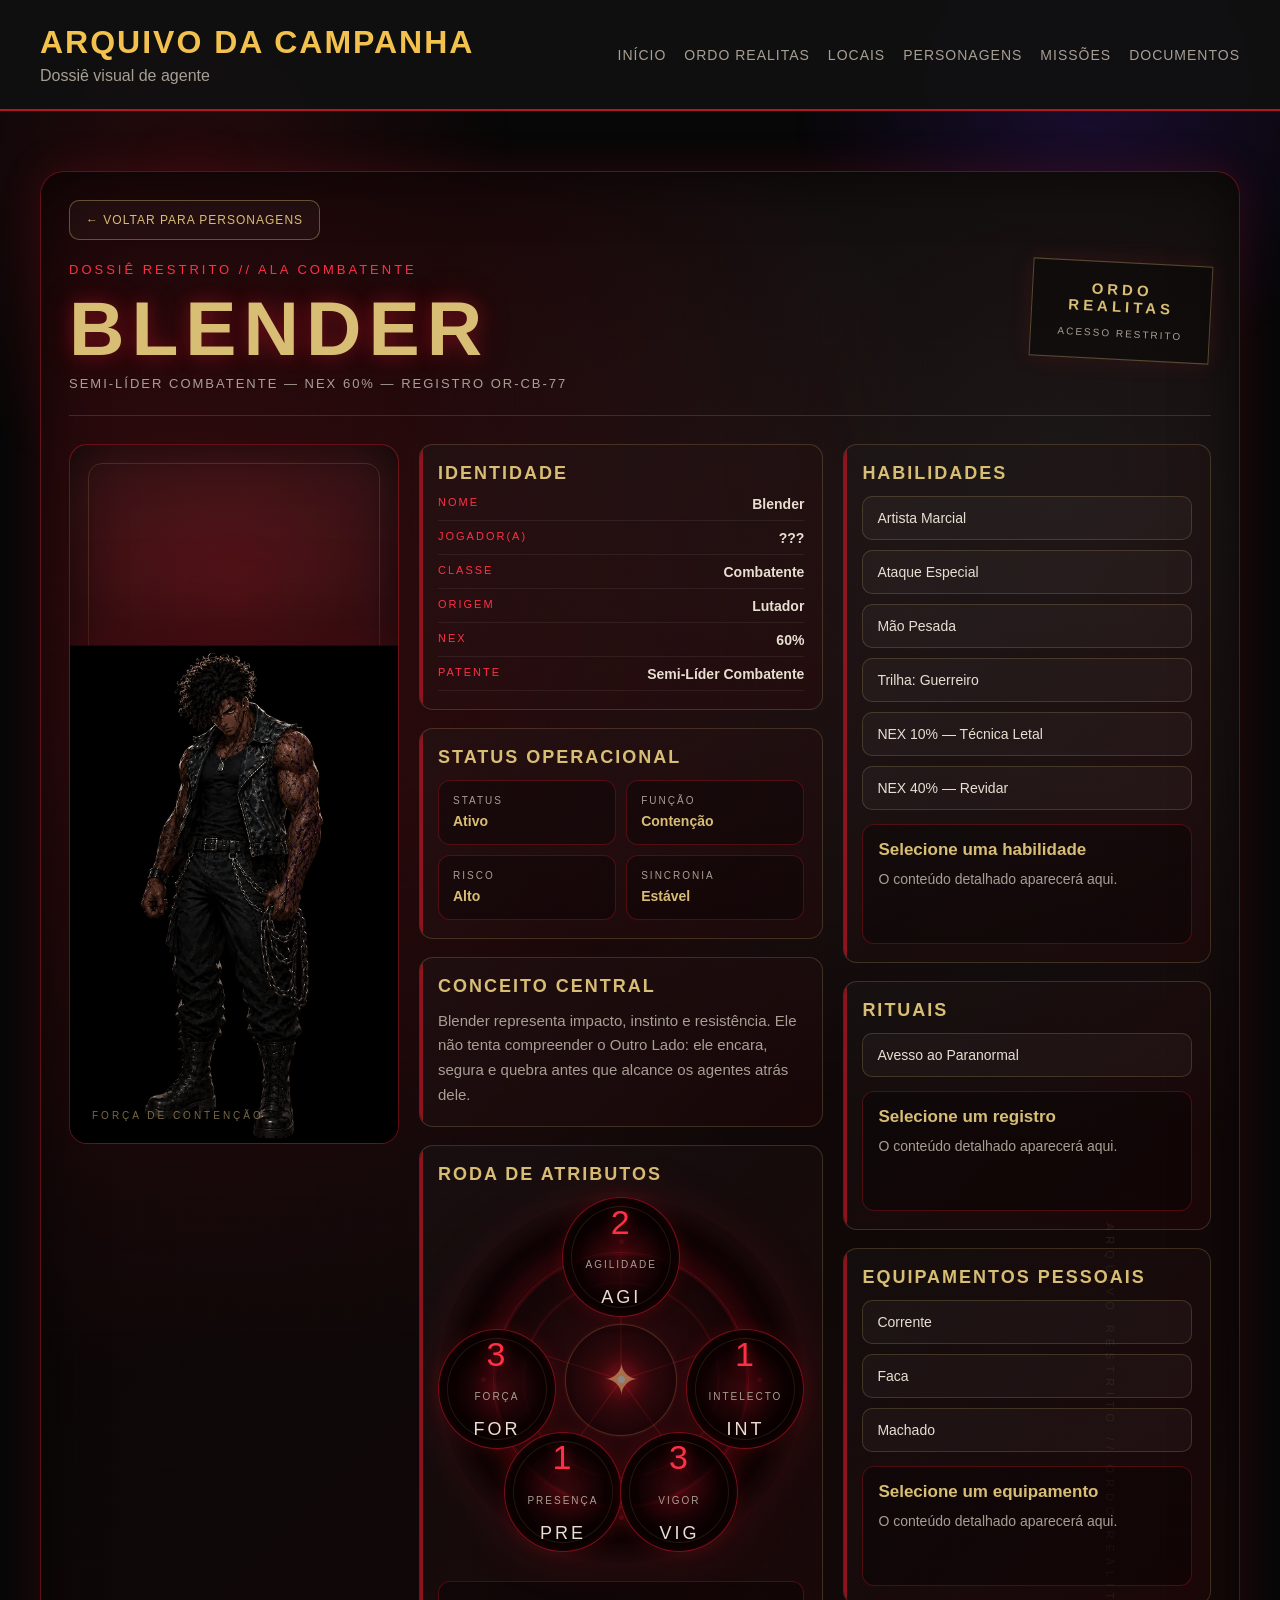
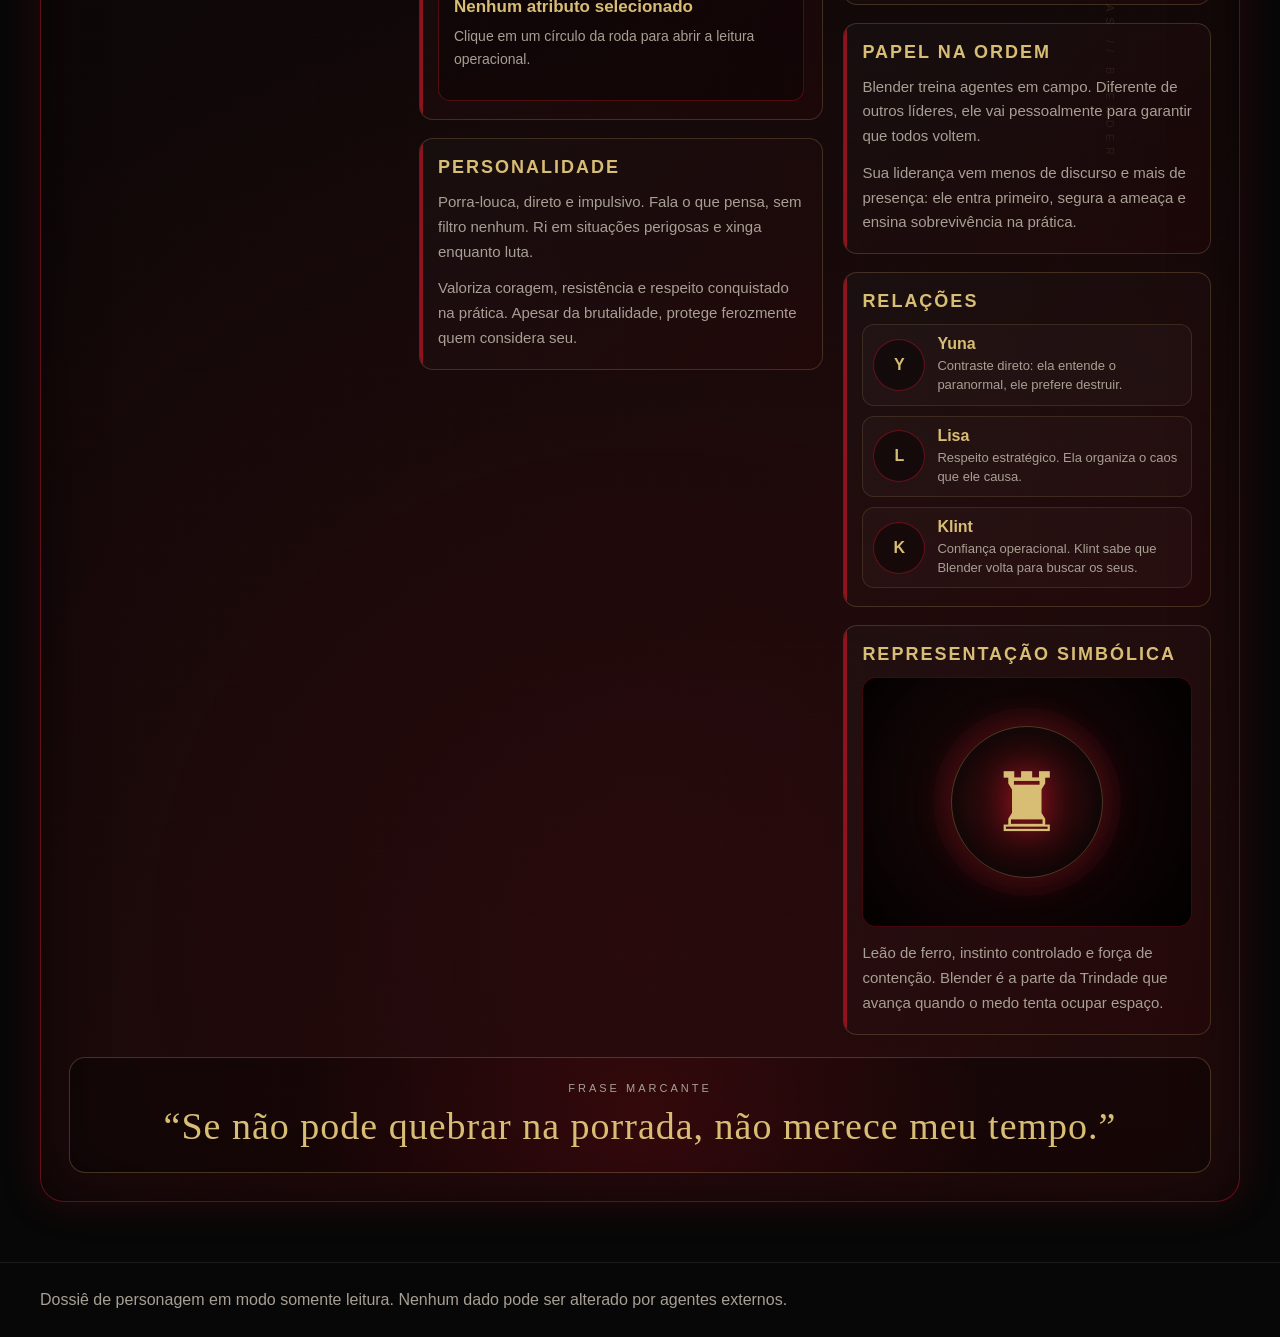
==== commit 67acd52f: "Atualizar menu do dossiê do Blender" ====
--- a/blender.html
+++ b/blender.html
@@ -300,8 +300,6 @@
       color: var(--dossie-dourado);
       font-size: 14px;
     }
-
-    /* RODA DE ATRIBUTOS DO BLENDER */
 
     .roda-atributos-blender {
       width: min(100%, 470px);
@@ -717,6 +715,7 @@
 
     <nav>
       <a href="index.html">Início</a>
+      <a href="ordo.html">Ordo Realitas</a>
       <a href="locais.html">Locais</a>
       <a href="personagens.html">Personagens</a>
       <a href="missoes.html">Missões</a>
